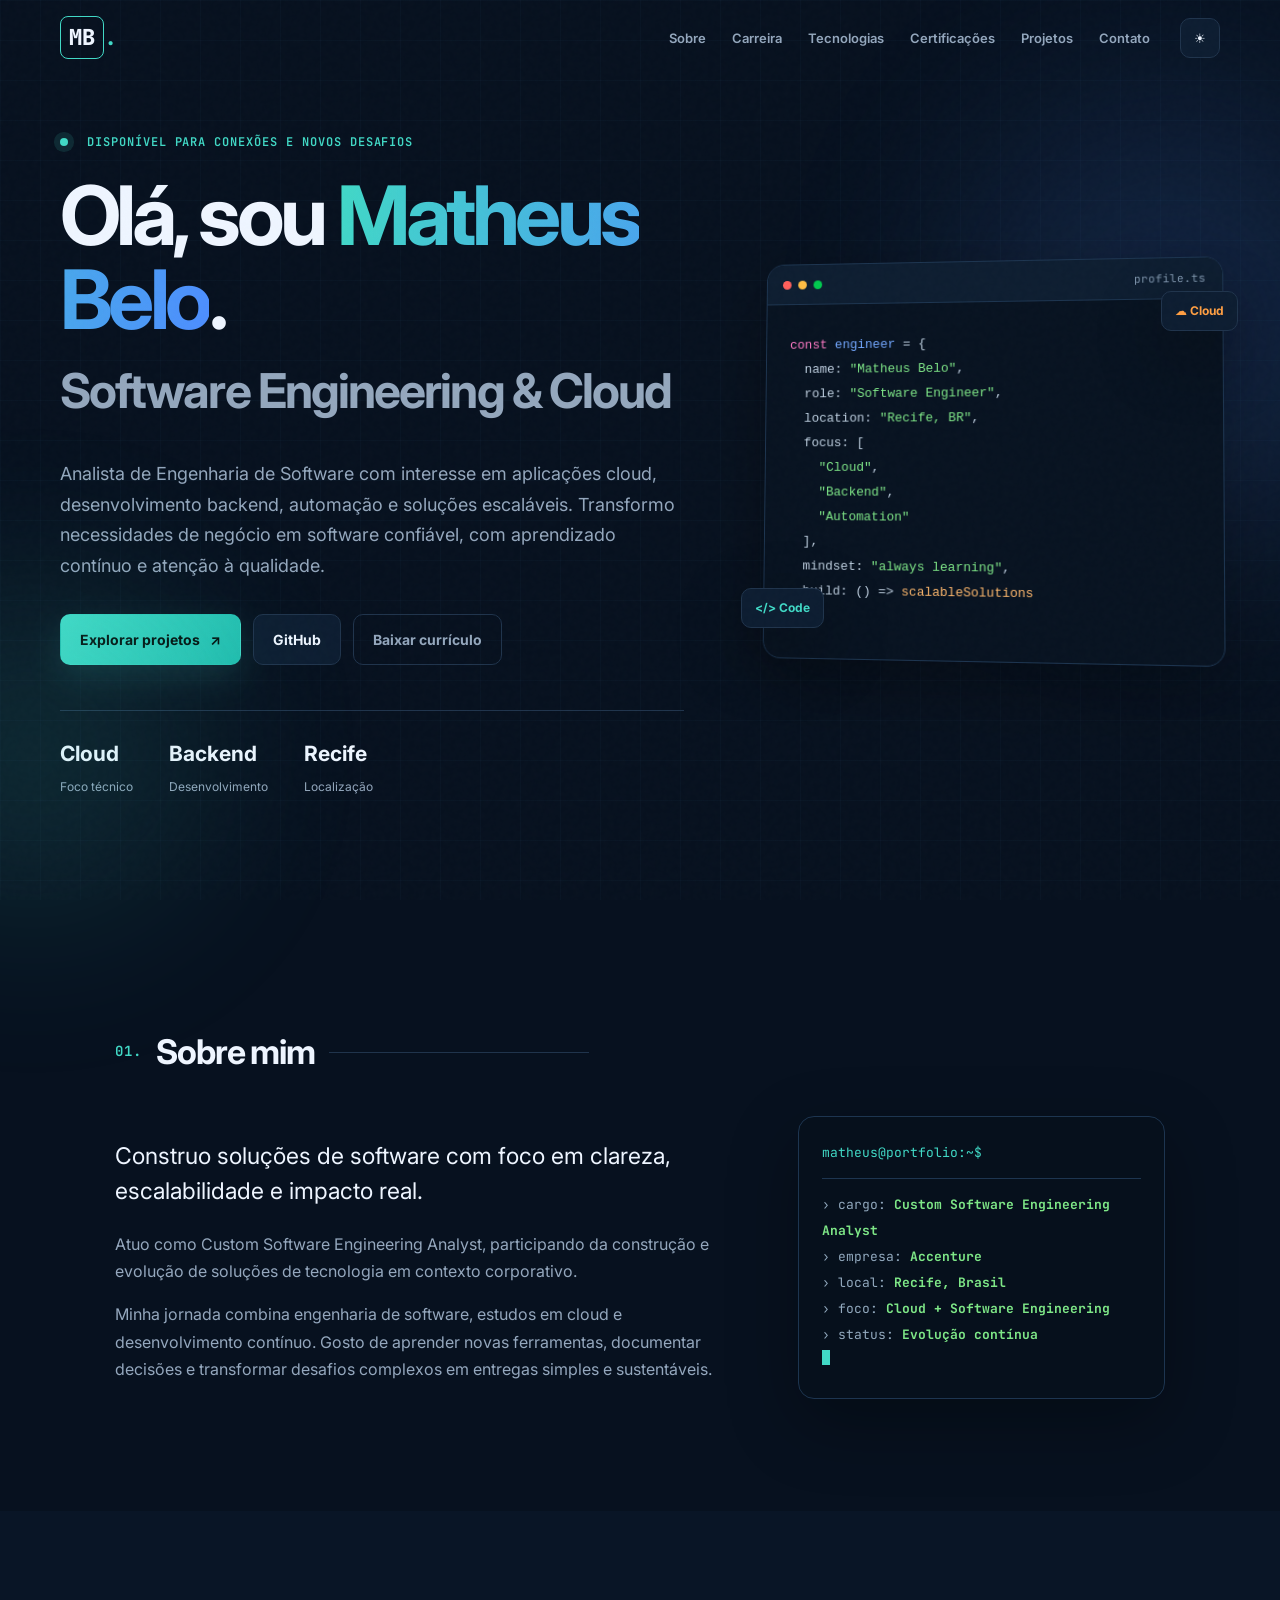
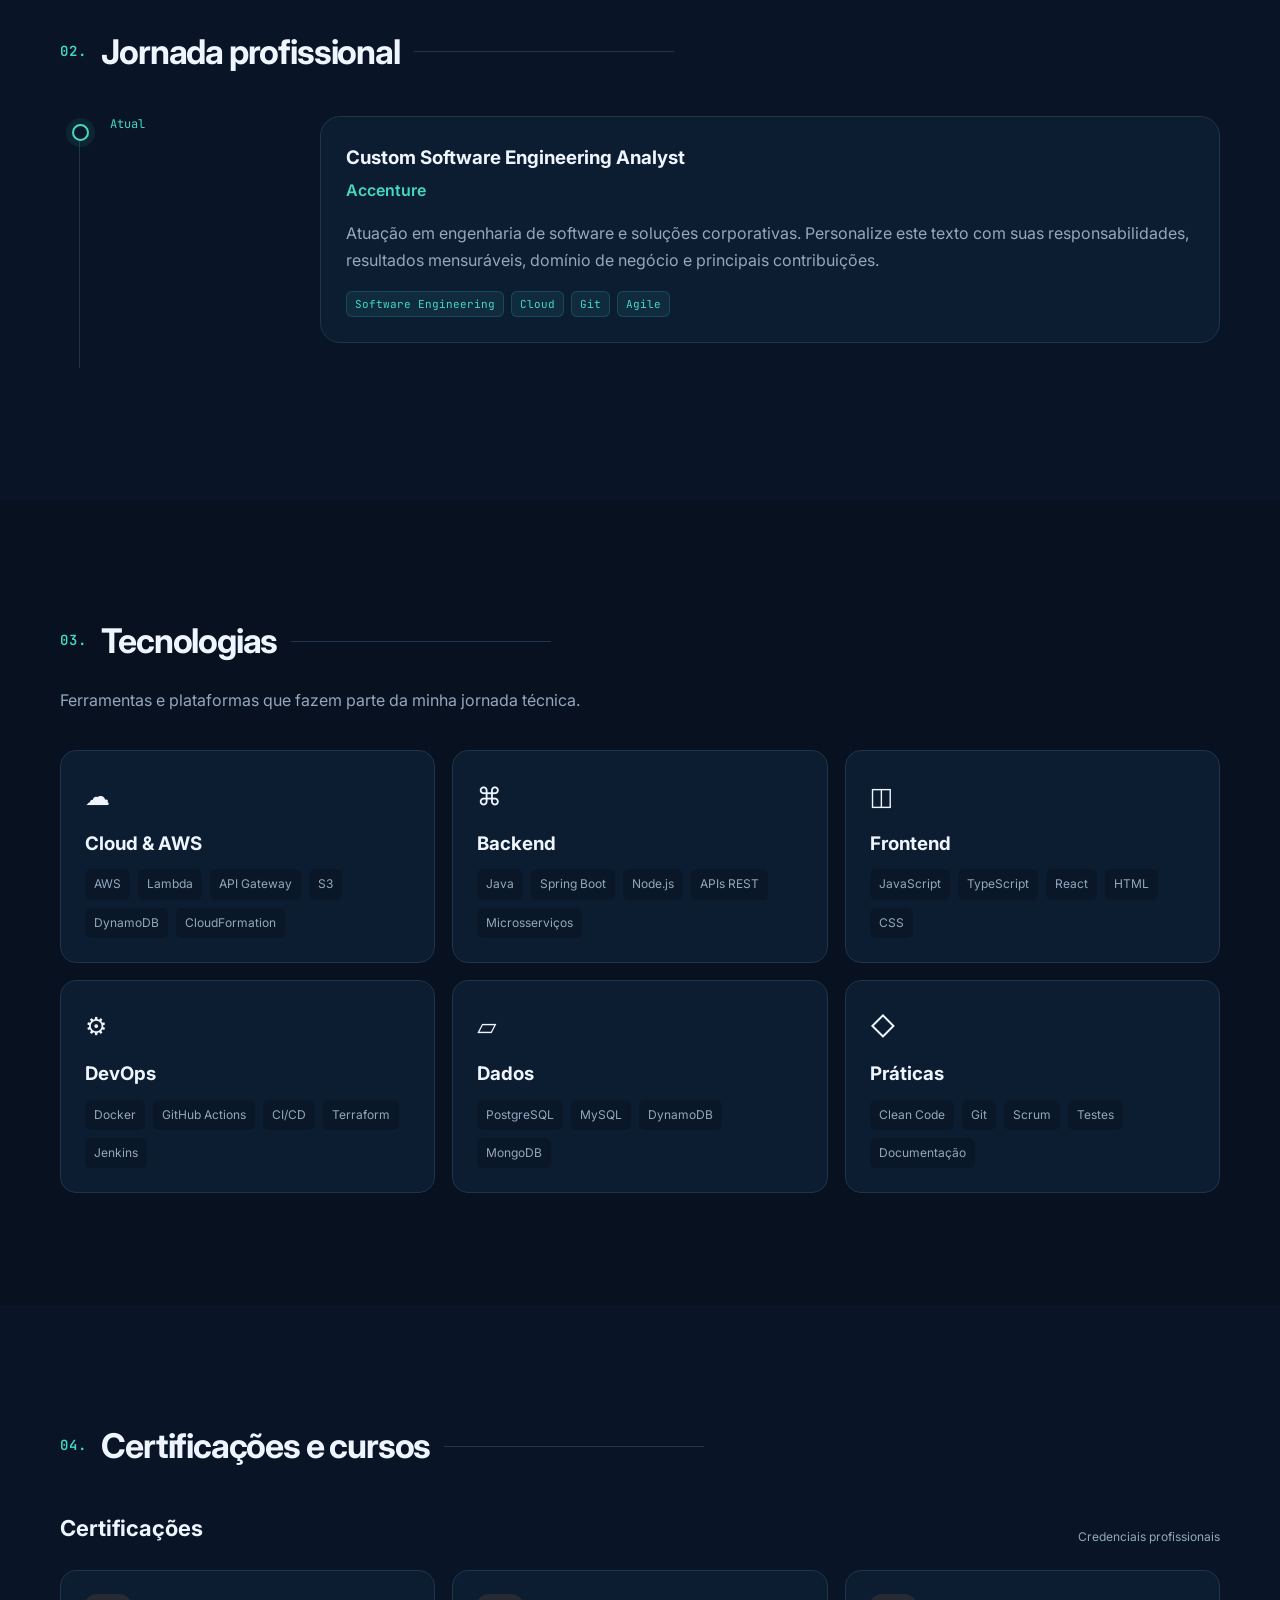
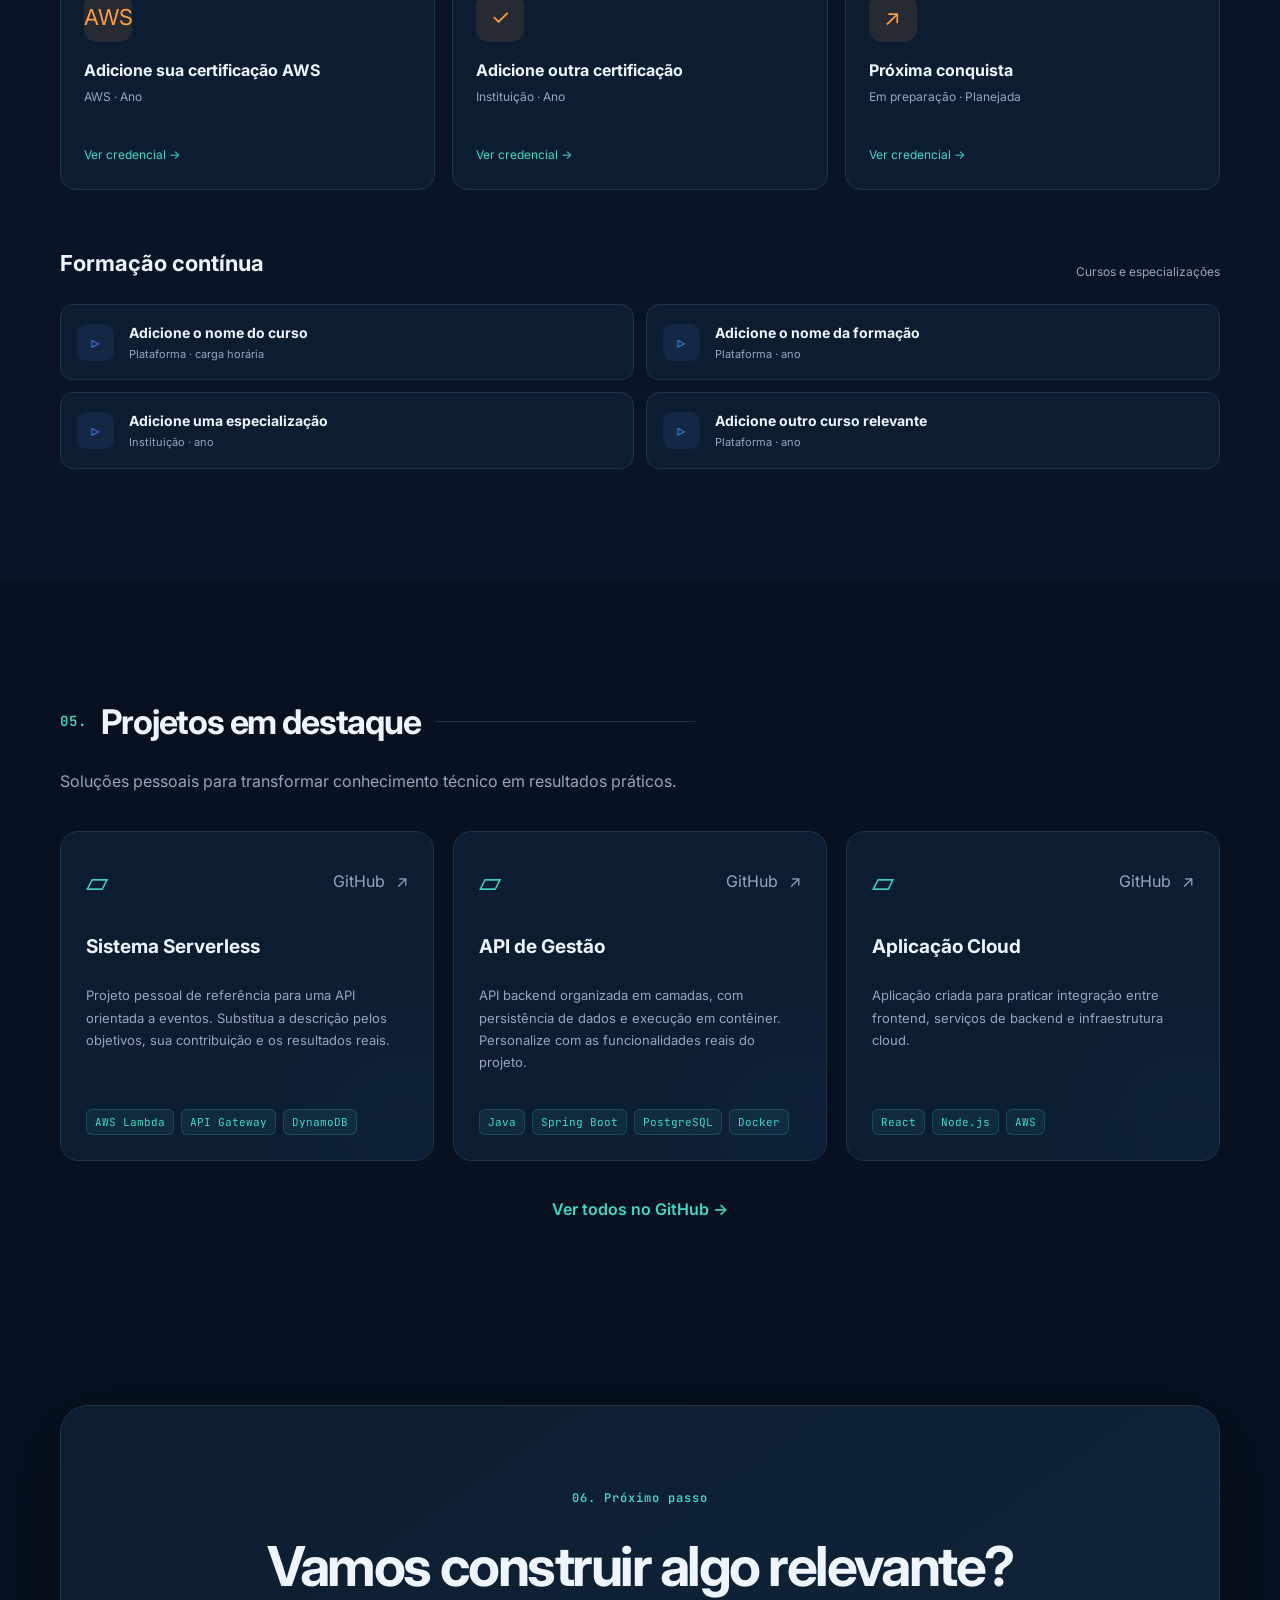
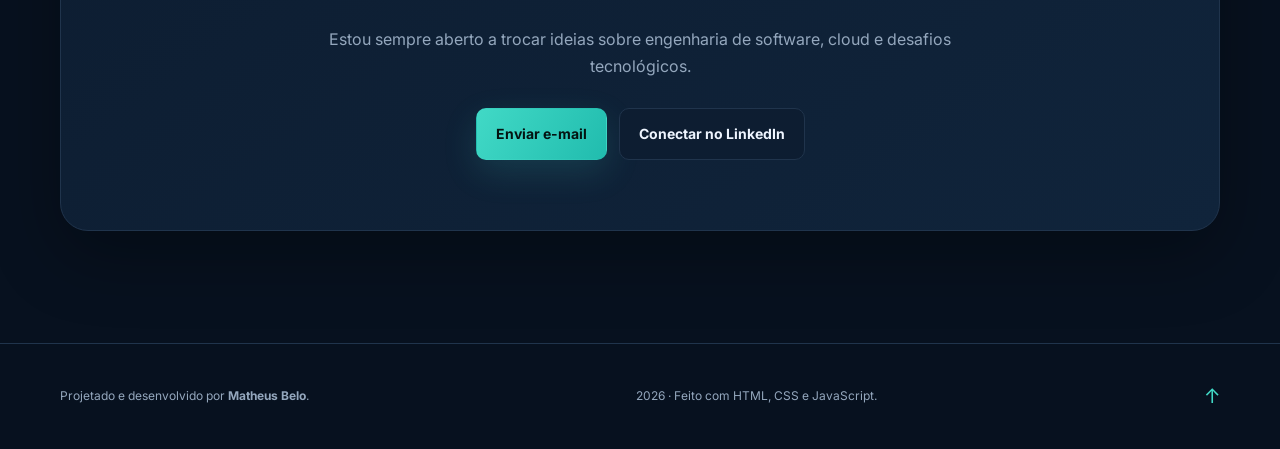
==== index.html @ 8f6b96c2 "Novo template" ====
<!DOCTYPE html>
<html lang="pt-BR">
<head>
  <meta charset="UTF-8" />
  <meta name="viewport" content="width=device-width, initial-scale=1.0" />
  <meta name="description" content="Portfólio profissional de Matheus Belo, analista de engenharia de software com foco em desenvolvimento e cloud." />
  <meta name="keywords" content="Matheus Belo, Engenharia de Software, Cloud, AWS, Desenvolvimento, Portfólio" />
  <meta name="author" content="Matheus Belo" />
  <meta property="og:title" content="Matheus Belo | Software Engineering & Cloud" />
  <meta property="og:description" content="Carreira, tecnologias, certificações, cursos e projetos de Matheus Belo." />
  <meta property="og:type" content="website" />
  <meta name="theme-color" content="#07111f" />
  <title>Matheus Belo | Software Engineering & Cloud</title>
  <link rel="preconnect" href="https://fonts.googleapis.com">
  <link rel="preconnect" href="https://fonts.gstatic.com" crossorigin>
  <link href="https://fonts.googleapis.com/css2?family=Inter:wght@400;500;600;700;800&family=JetBrains+Mono:wght@500;600&display=swap" rel="stylesheet">
  <link rel="stylesheet" href="style.css" />
  <script defer src="data.js"></script>
  <script defer src="script.js"></script>
</head>
<body>
  <div class="noise"></div>
  <header class="header" id="topo">
    <nav class="nav container" aria-label="Navegação principal">
      <a class="brand" href="#inicio" aria-label="Ir para o início"><span>MB</span><b>.</b></a>
      <button class="menu-button" aria-label="Abrir menu" aria-expanded="false"><span></span><span></span><span></span></button>
      <div class="nav-links">
        <a href="#sobre">Sobre</a><a href="#experiencia">Carreira</a><a href="#tecnologias">Tecnologias</a>
        <a href="#certificacoes">Certificações</a><a href="#projetos">Projetos</a><a href="#contato">Contato</a>
      </div>
      <button class="theme-button" aria-label="Alternar tema" title="Alternar tema">☀</button>
    </nav>
  </header>

  <main>
    <section class="hero section" id="inicio">
      <div class="hero-glow glow-one"></div><div class="hero-glow glow-two"></div>
      <div class="container hero-grid">
        <div class="hero-copy reveal">
          <p class="eyebrow"><span class="status-dot"></span> DISPONÍVEL PARA CONEXÕES E NOVOS DESAFIOS</p>
          <h1>Olá, sou <span class="gradient-text" id="hero-name">Matheus Belo</span>.</h1>
          <h2>Software Engineering <span class="muted">&</span> Cloud</h2>
          <p class="hero-description" id="hero-description"></p>
          <div class="hero-actions">
            <a class="button primary" href="#projetos">Explorar projetos <span>↗</span></a>
            <a class="button secondary" id="github-button" href="#" target="_blank" rel="noreferrer">GitHub</a>
            <a class="button ghost" id="cv-button" href="curriculo.pdf" download>Baixar currículo</a>
          </div>
          <div class="quick-stats" id="quick-stats"></div>
        </div>
        <div class="hero-visual reveal delay-1" aria-hidden="true">
          <div class="code-window">
            <div class="window-bar"><div><i></i><i></i><i></i></div><span>profile.ts</span></div>
            <pre><code><span class="pink">const</span> <span class="blue">engineer</span> = {
  name: <span class="green">"Matheus Belo"</span>,
  role: <span class="green">"Software Engineer"</span>,
  location: <span class="green">"Recife, BR"</span>,
  focus: [
    <span class="green">"Cloud"</span>,
    <span class="green">"Backend"</span>,
    <span class="green">"Automation"</span>
  ],
  mindset: <span class="green">"always learning"</span>,
  build: () => <span class="orange">scalableSolutions</span>
};</code></pre>
          </div>
          <div class="floating-chip chip-aws">☁ Cloud</div><div class="floating-chip chip-code">&lt;/&gt; Code</div>
        </div>
      </div>
    </section>

    <section class="section" id="sobre">
      <div class="container narrow reveal">
        <div class="section-heading"><p class="section-number">01.</p><h2>Sobre mim</h2><div></div></div>
        <div class="about-grid">
          <div><p class="large-copy" id="about-lead"></p><div id="about-paragraphs"></div></div>
          <aside class="terminal-card"><div class="terminal-title">matheus@portfolio:~$</div><div id="terminal-lines"></div><span class="cursor"></span></aside>
        </div>
      </div>
    </section>

    <section class="section alternate" id="experiencia">
      <div class="container reveal"><div class="section-heading"><p class="section-number">02.</p><h2>Jornada profissional</h2><div></div></div><div class="timeline" id="experience-list"></div></div>
    </section>

    <section class="section" id="tecnologias">
      <div class="container reveal"><div class="section-heading"><p class="section-number">03.</p><h2>Tecnologias</h2><div></div></div><p class="section-intro">Ferramentas e plataformas que fazem parte da minha jornada técnica.</p><div class="skills-grid" id="skills-grid"></div></div>
    </section>

    <section class="section alternate" id="certificacoes">
      <div class="container reveal"><div class="section-heading"><p class="section-number">04.</p><h2>Certificações e cursos</h2><div></div></div>
        <div class="subheading-row"><h3>Certificações</h3><span>Credenciais profissionais</span></div><div class="cards-grid" id="certification-list"></div>
        <div class="subheading-row courses-title"><h3>Formação contínua</h3><span>Cursos e especializações</span></div><div class="course-list" id="course-list"></div>
      </div>
    </section>

    <section class="section" id="projetos">
      <div class="container reveal"><div class="section-heading"><p class="section-number">05.</p><h2>Projetos em destaque</h2><div></div></div><p class="section-intro">Soluções pessoais para transformar conhecimento técnico em resultados práticos.</p><div class="projects-grid" id="project-list"></div><div class="center"><a class="text-link" id="all-projects" href="#" target="_blank" rel="noreferrer">Ver todos no GitHub →</a></div></div>
    </section>

    <section class="section contact-section" id="contato">
      <div class="container contact-card reveal"><p class="section-number">06. Próximo passo</p><h2>Vamos construir algo relevante?</h2><p>Estou sempre aberto a trocar ideias sobre engenharia de software, cloud e desafios tecnológicos.</p><div class="contact-actions"><a class="button primary" id="email-link" href="#">Enviar e-mail</a><a class="button secondary" id="linkedin-link" href="#" target="_blank" rel="noreferrer">Conectar no LinkedIn</a></div></div>
    </section>
  </main>

  <footer><div class="container footer-content"><p>Projetado e desenvolvido por <strong>Matheus Belo</strong>.</p><p><span id="current-year"></span> · Feito com HTML, CSS e JavaScript.</p><a href="#topo" aria-label="Voltar ao topo">↑</a></div></footer>
</body>
</html>
---- style.css ----
:root{--bg:#07111f;--bg-2:#0a1728;--card:#0d1d31;--card-2:#10243b;--text:#eef5ff;--muted:#94a7bd;--line:#20344c;--cyan:#41d9c6;--blue:#4d8dff;--orange:#ff9f43;--shadow:0 24px 70px rgba(0,0,0,.32);--radius:20px}.light{--bg:#f4f8fc;--bg-2:#eaf2f9;--card:#fff;--card-2:#f0f6fb;--text:#102235;--muted:#526b82;--line:#d6e2ed;--shadow:0 18px 50px rgba(31,65,95,.12)}*{box-sizing:border-box}html{scroll-behavior:smooth}body{margin:0;font-family:Inter,system-ui,sans-serif;background:var(--bg);color:var(--text);line-height:1.7;overflow-x:hidden}body:before{content:"";position:fixed;inset:0;background-image:linear-gradient(rgba(86,152,210,.035) 1px,transparent 1px),linear-gradient(90deg,rgba(86,152,210,.035) 1px,transparent 1px);background-size:40px 40px;pointer-events:none;z-index:-1}.noise{position:fixed;inset:0;pointer-events:none;opacity:.04;z-index:99;background:url("data:image/svg+xml,%3Csvg viewBox='0 0 180 180' xmlns='http://www.w3.org/2000/svg'%3E%3Cfilter id='n'%3E%3CfeTurbulence type='fractalNoise' baseFrequency='.85' numOctaves='3' stitchTiles='stitch'/%3E%3C/filter%3E%3Crect width='100%25' height='100%25' filter='url(%23n)' opacity='.45'/%3E%3C/svg%3E")}.container{width:min(1160px,calc(100% - 40px));margin:auto}.narrow{width:min(1050px,calc(100% - 40px))}.section{padding:112px 0;position:relative}.alternate{background:color-mix(in srgb,var(--bg-2) 86%,transparent)}.header{position:fixed;top:0;width:100%;z-index:50;border-bottom:1px solid transparent;transition:.25s}.header.scrolled{background:color-mix(in srgb,var(--bg) 88%,transparent);backdrop-filter:blur(18px);border-color:var(--line)}.nav{height:76px;display:flex;align-items:center;gap:30px}.brand{text-decoration:none;color:var(--text);font-size:22px;font-weight:800;font-family:"JetBrains Mono"}.brand span{border:1px solid var(--cyan);padding:6px 8px;border-radius:8px}.brand b{color:var(--cyan)}.nav-links{margin-left:auto;display:flex;gap:26px}.nav-links a{color:var(--muted);text-decoration:none;font-size:13px;font-weight:600}.nav-links a:hover{color:var(--cyan)}.theme-button,.menu-button{background:var(--card);color:var(--text);border:1px solid var(--line);border-radius:10px;width:40px;height:40px;cursor:pointer}.menu-button{display:none}.hero{min-height:100vh;display:flex;align-items:center;padding-top:120px}.hero-grid{display:grid;grid-template-columns:1.15fr .85fr;align-items:center;gap:75px}.eyebrow,.section-number{color:var(--cyan);font-family:"JetBrains Mono";font-size:12px;font-weight:600;letter-spacing:.08em}.status-dot{display:inline-block;width:8px;height:8px;border-radius:50%;background:var(--cyan);box-shadow:0 0 0 6px rgba(65,217,198,.12);margin-right:11px}.hero h1{font-size:clamp(48px,7vw,82px);line-height:1.02;margin:22px 0 8px;letter-spacing:-.055em}.hero h2{font-size:clamp(29px,4vw,48px);margin:0;color:var(--muted);letter-spacing:-.04em}.gradient-text{background:linear-gradient(100deg,var(--cyan),var(--blue));-webkit-background-clip:text;color:transparent}.hero-description{max-width:680px;color:var(--muted);font-size:18px;margin:28px 0 32px}.hero-actions{display:flex;flex-wrap:wrap;gap:12px}.button{display:inline-flex;align-items:center;justify-content:center;gap:10px;padding:13px 19px;border-radius:10px;text-decoration:none;font-size:14px;font-weight:700;border:1px solid var(--line);transition:.2s}.button:hover{transform:translateY(-2px)}.primary{background:linear-gradient(120deg,var(--cyan),#21bcae);color:#041311;border-color:transparent;box-shadow:0 12px 34px rgba(65,217,198,.15)}.secondary{background:var(--card);color:var(--text)}.ghost{color:var(--muted)}.quick-stats{display:flex;gap:36px;margin-top:45px;padding-top:25px;border-top:1px solid var(--line)}.stat b{font-size:21px;display:block}.stat span{font-size:12px;color:var(--muted)}.hero-glow{position:absolute;border-radius:50%;filter:blur(100px);opacity:.14}.glow-one{width:460px;height:460px;background:var(--blue);top:10%;right:-10%}.glow-two{width:320px;height:320px;background:var(--cyan);bottom:0;left:-10%}.code-window{background:#081321;border:1px solid #1d3550;border-radius:18px;box-shadow:var(--shadow);overflow:hidden;transform:perspective(900px) rotateY(-5deg) rotateX(2deg)}.window-bar{display:flex;align-items:center;padding:13px 16px;background:#0e1e31;border-bottom:1px solid #1d3550;color:#8198b0;font:11px "JetBrains Mono"}.window-bar div{display:flex;gap:7px;margin-right:auto}.window-bar i{width:9px;height:9px;border-radius:50%;background:#ff605c}.window-bar i:nth-child(2){background:#ffbd44}.window-bar i:nth-child(3){background:#00ca4e}.code-window pre{margin:0;padding:29px 24px;color:#bfd0e1;font:13px/1.85 "JetBrains Mono";overflow:auto}.pink{color:#ff79c6}.blue{color:#72a7ff}.green{color:#7ee787}.orange{color:#ffb86c}.hero-visual{position:relative}.floating-chip{position:absolute;background:var(--card);border:1px solid var(--line);box-shadow:var(--shadow);padding:9px 13px;border-radius:10px;font-size:12px;font-weight:700}.chip-aws{right:-18px;top:32px;color:var(--orange)}.chip-code{left:-18px;bottom:32px;color:var(--cyan)}.section-heading{display:flex;align-items:center;gap:14px;margin-bottom:35px}.section-heading p{font-size:14px;margin:0}.section-heading h2{font-size:34px;letter-spacing:-.035em;margin:0;white-space:nowrap}.section-heading div{height:1px;background:var(--line);width:260px}.section-intro{color:var(--muted);margin:-18px 0 36px}.about-grid{display:grid;grid-template-columns:1.25fr .75fr;gap:70px}.large-copy{font-size:23px;color:var(--text);line-height:1.5}.about-grid p:not(.large-copy){color:var(--muted)}.terminal-card{background:#06101c;border:1px solid #1d3550;padding:23px;border-radius:16px;font:13px/2 "JetBrains Mono";color:#92a9be;box-shadow:var(--shadow)}.terminal-title{color:var(--cyan);padding-bottom:12px;border-bottom:1px solid #1d3550;margin-bottom:13px}.terminal-card b{color:#7ee787}.cursor{display:inline-block;width:8px;height:15px;background:var(--cyan);animation:blink 1s infinite}@keyframes blink{50%{opacity:0}}.timeline{position:relative;margin-left:12px}.timeline:before{content:"";position:absolute;left:7px;top:12px;bottom:20px;width:1px;background:var(--line)}.timeline-item{display:grid;grid-template-columns:175px 1fr;gap:35px;position:relative;padding:0 0 45px 38px}.timeline-item:before{content:"";position:absolute;left:0;top:8px;width:13px;height:13px;border-radius:50%;background:var(--bg-2);border:2px solid var(--cyan);box-shadow:0 0 0 6px rgba(65,217,198,.08)}.timeline-date{font:12px "JetBrains Mono";color:var(--cyan)}.timeline-content{background:var(--card);border:1px solid var(--line);border-radius:var(--radius);padding:25px}.timeline-content h3{margin:0 0 3px}.timeline-content h4{margin:0;color:var(--cyan);font-weight:600}.timeline-content p{color:var(--muted);margin-bottom:0}.tag-list{display:flex;flex-wrap:wrap;gap:7px;margin-top:17px}.tag{background:rgba(65,217,198,.08);border:1px solid rgba(65,217,198,.18);color:var(--cyan);font:11px "JetBrains Mono";padding:5px 8px;border-radius:6px}.skills-grid{display:grid;grid-template-columns:repeat(3,1fr);gap:17px}.skill-card{background:var(--card);border:1px solid var(--line);padding:24px;border-radius:16px}.skill-card:hover{border-color:color-mix(in srgb,var(--cyan) 50%,var(--line));transform:translateY(-3px);transition:.2s}.skill-card .icon{font-size:25px}.skill-card h3{margin:10px 0}.skill-items{display:flex;flex-wrap:wrap;gap:8px}.skill-items span{color:var(--muted);font-size:12px;background:var(--bg-2);padding:5px 9px;border-radius:6px}.subheading-row{display:flex;align-items:end;justify-content:space-between;margin:15px 0 22px}.subheading-row h3{font-size:22px;margin:0}.subheading-row span{font-size:12px;color:var(--muted)}.cards-grid{display:grid;grid-template-columns:repeat(3,1fr);gap:17px}.cert-card{background:var(--card);border:1px solid var(--line);border-radius:16px;padding:23px;display:flex;flex-direction:column;min-height:220px}.cert-icon{width:48px;height:48px;border-radius:13px;display:grid;place-items:center;background:rgba(255,159,67,.1);color:var(--orange);font-size:22px}.cert-card h3{font-size:16px;line-height:1.45;margin:17px 0 5px}.cert-card p{font-size:12px;color:var(--muted);margin:0}.cert-card a{margin-top:auto;color:var(--cyan);text-decoration:none;font-size:12px}.courses-title{margin-top:55px}.course-list{display:grid;grid-template-columns:1fr 1fr;gap:12px}.course{display:flex;align-items:center;gap:15px;background:var(--card);border:1px solid var(--line);padding:16px;border-radius:13px}.course-icon{width:37px;height:37px;border-radius:10px;background:rgba(77,141,255,.1);display:grid;place-items:center;color:var(--blue)}.course h4{margin:0;font-size:14px}.course p{margin:0;color:var(--muted);font-size:11px}.projects-grid{display:grid;grid-template-columns:repeat(3,1fr);gap:19px}.project-card{background:var(--card);border:1px solid var(--line);border-radius:18px;padding:25px;display:flex;flex-direction:column;min-height:330px;position:relative;overflow:hidden}.project-card:after{content:"";position:absolute;width:140px;height:140px;background:var(--blue);filter:blur(80px);opacity:.08;right:-40px;bottom:-40px}.project-top{display:flex;justify-content:space-between;align-items:center}.folder{font-size:29px;color:var(--cyan)}.project-links a{color:var(--muted);text-decoration:none;margin-left:11px}.project-card h3{font-size:19px;margin:25px 0 8px}.project-card p{font-size:13px;color:var(--muted)}.project-card .tag-list{margin-top:auto}.center{text-align:center;margin-top:35px}.text-link{color:var(--cyan);text-decoration:none;font-weight:600}.contact-section{padding-top:70px}.contact-card{text-align:center;background:linear-gradient(145deg,var(--card),var(--card-2));border:1px solid var(--line);border-radius:28px;padding:70px 30px;box-shadow:var(--shadow)}.contact-card h2{font-size:clamp(34px,5vw,55px);letter-spacing:-.045em;margin:10px}.contact-card>p:not(.section-number){color:var(--muted);max-width:650px;margin:12px auto 28px}.contact-actions{display:flex;justify-content:center;gap:12px;flex-wrap:wrap}footer{border-top:1px solid var(--line);padding:30px 0;color:var(--muted);font-size:12px}.footer-content{display:flex;justify-content:space-between;align-items:center}.footer-content a{color:var(--cyan);text-decoration:none;font-size:20px}.reveal{opacity:0;transform:translateY(24px);transition:.7s ease}.reveal.visible{opacity:1;transform:none}.delay-1{transition-delay:.12s}@media(max-width:900px){.nav-links{position:absolute;top:76px;left:20px;right:20px;background:var(--card);border:1px solid var(--line);padding:20px;display:none;flex-direction:column;border-radius:14px}.nav-links.open{display:flex}.menu-button{display:block;margin-left:auto}.menu-button span{display:block;width:18px;height:2px;background:currentColor;margin:4px auto}.hero-grid,.about-grid{grid-template-columns:1fr}.hero-visual{max-width:600px}.skills-grid,.cards-grid,.projects-grid{grid-template-columns:1fr 1fr}.course-list{grid-template-columns:1fr}.hero{padding-top:140px}}@media(max-width:620px){.section{padding:82px 0}.hero h1{font-size:47px}.hero-grid{gap:50px}.hero-actions>.button{width:100%}.quick-stats{gap:18px;justify-content:space-between}.section-heading div{display:none}.section-heading h2{white-space:normal;font-size:29px}.skills-grid,.cards-grid,.projects-grid{grid-template-columns:1fr}.timeline-item{grid-template-columns:1fr;gap:8px;padding-left:32px}.code-window pre{font-size:11px;padding:20px 15px}.floating-chip{display:none}.footer-content{flex-direction:column;text-align:center}.subheading-row{align-items:start;flex-direction:column}.contact-card{padding:50px 20px}}
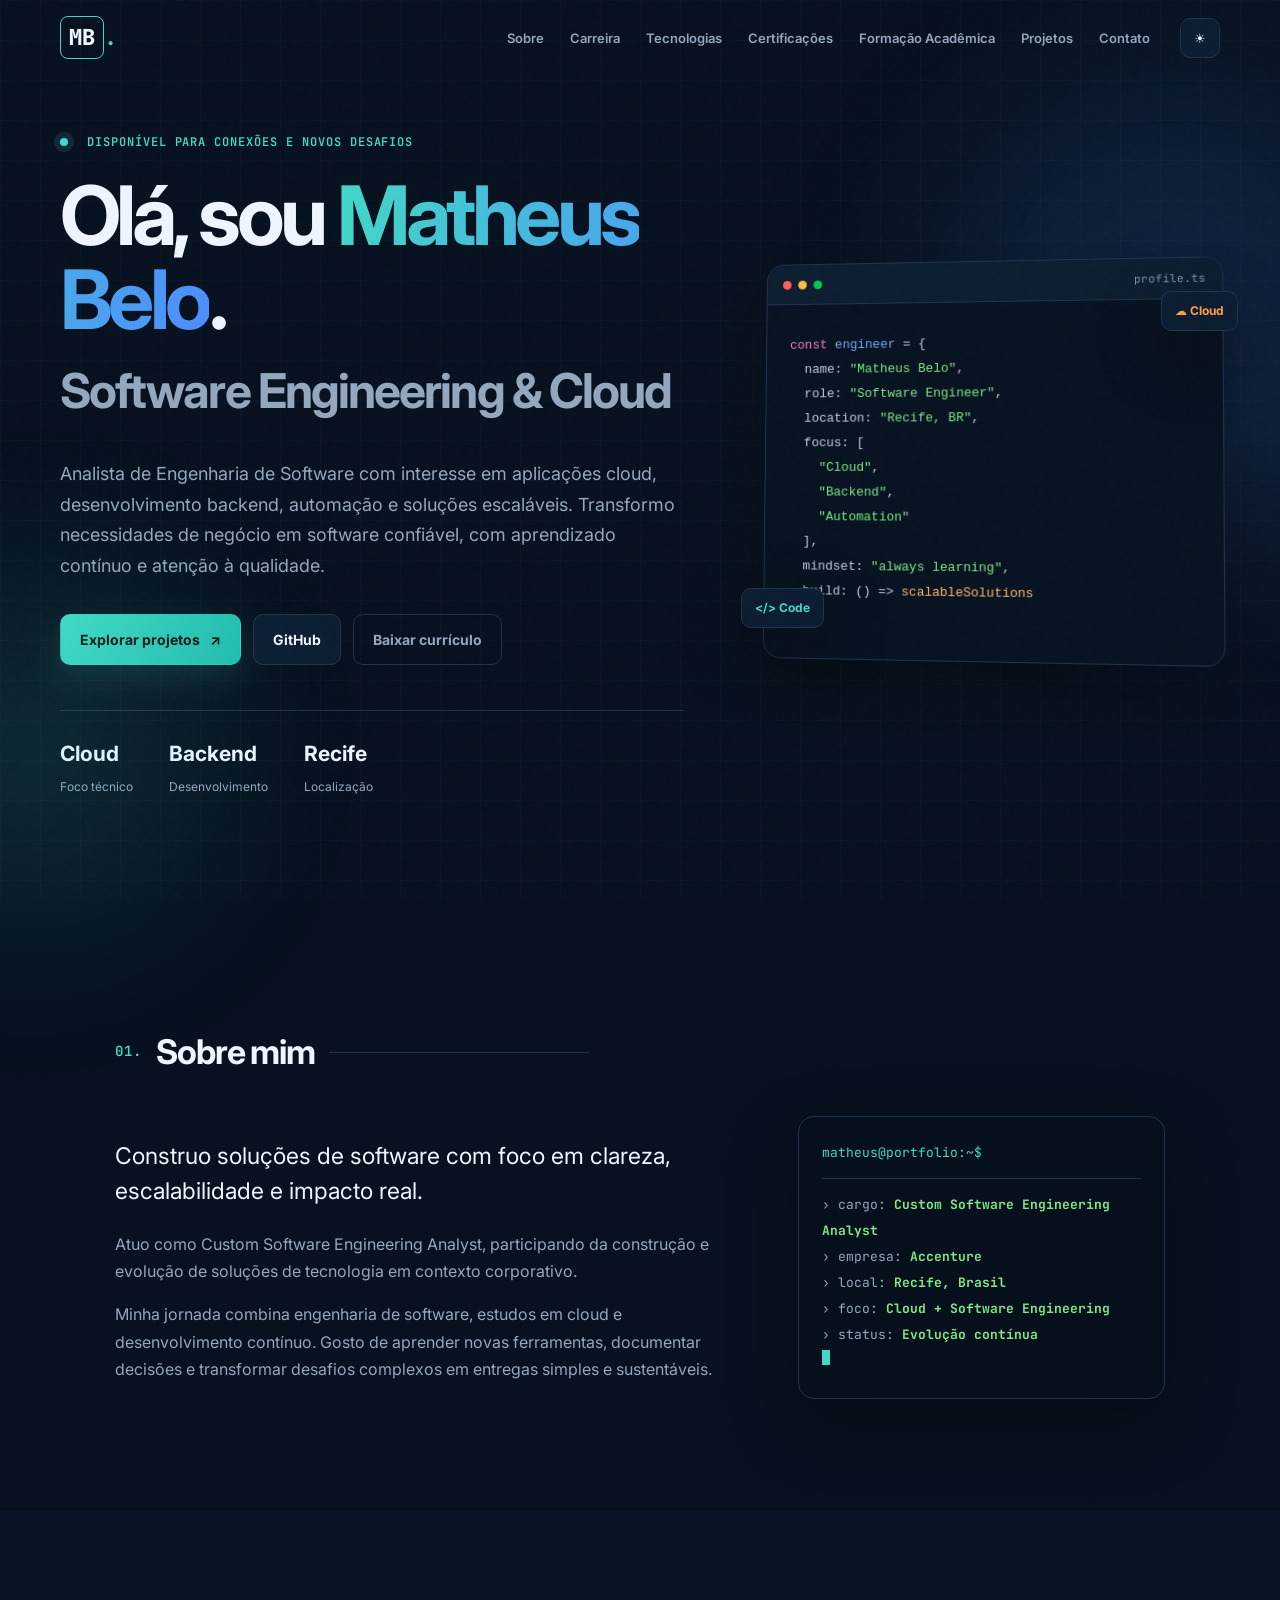
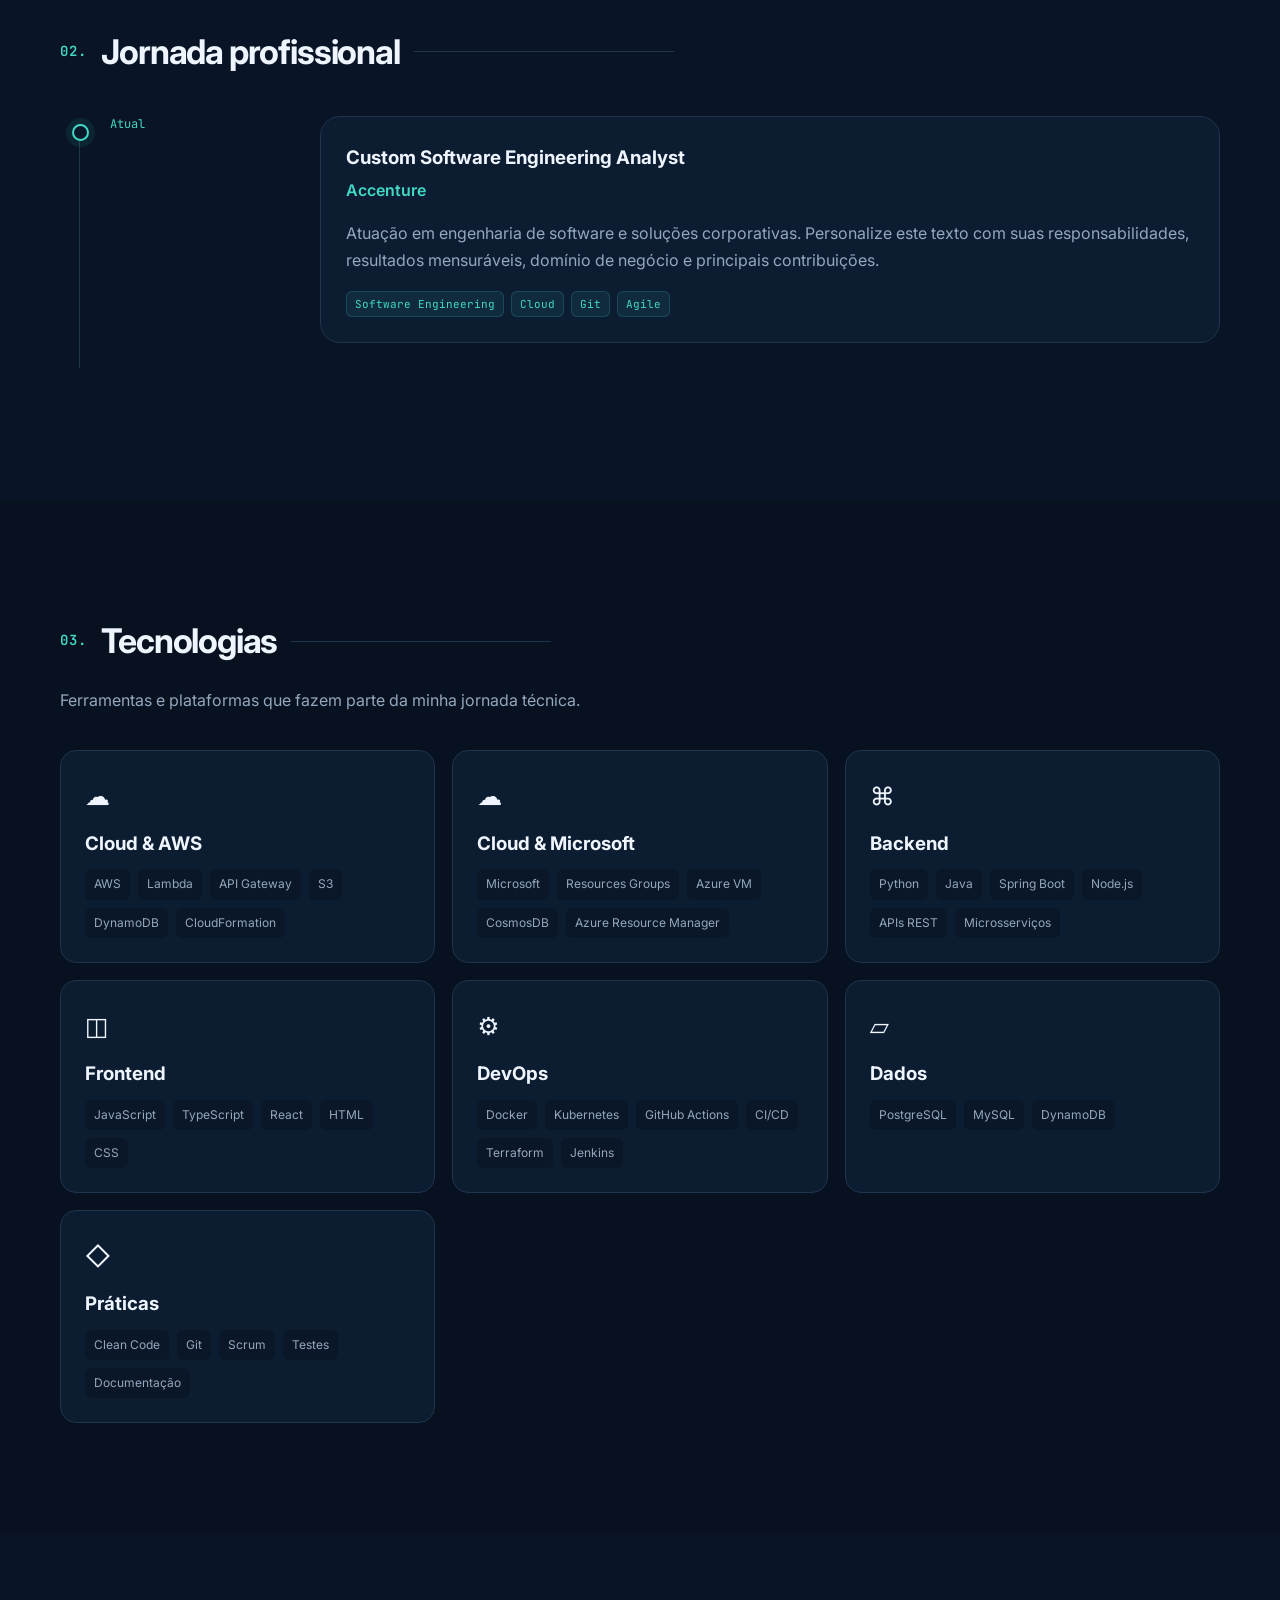
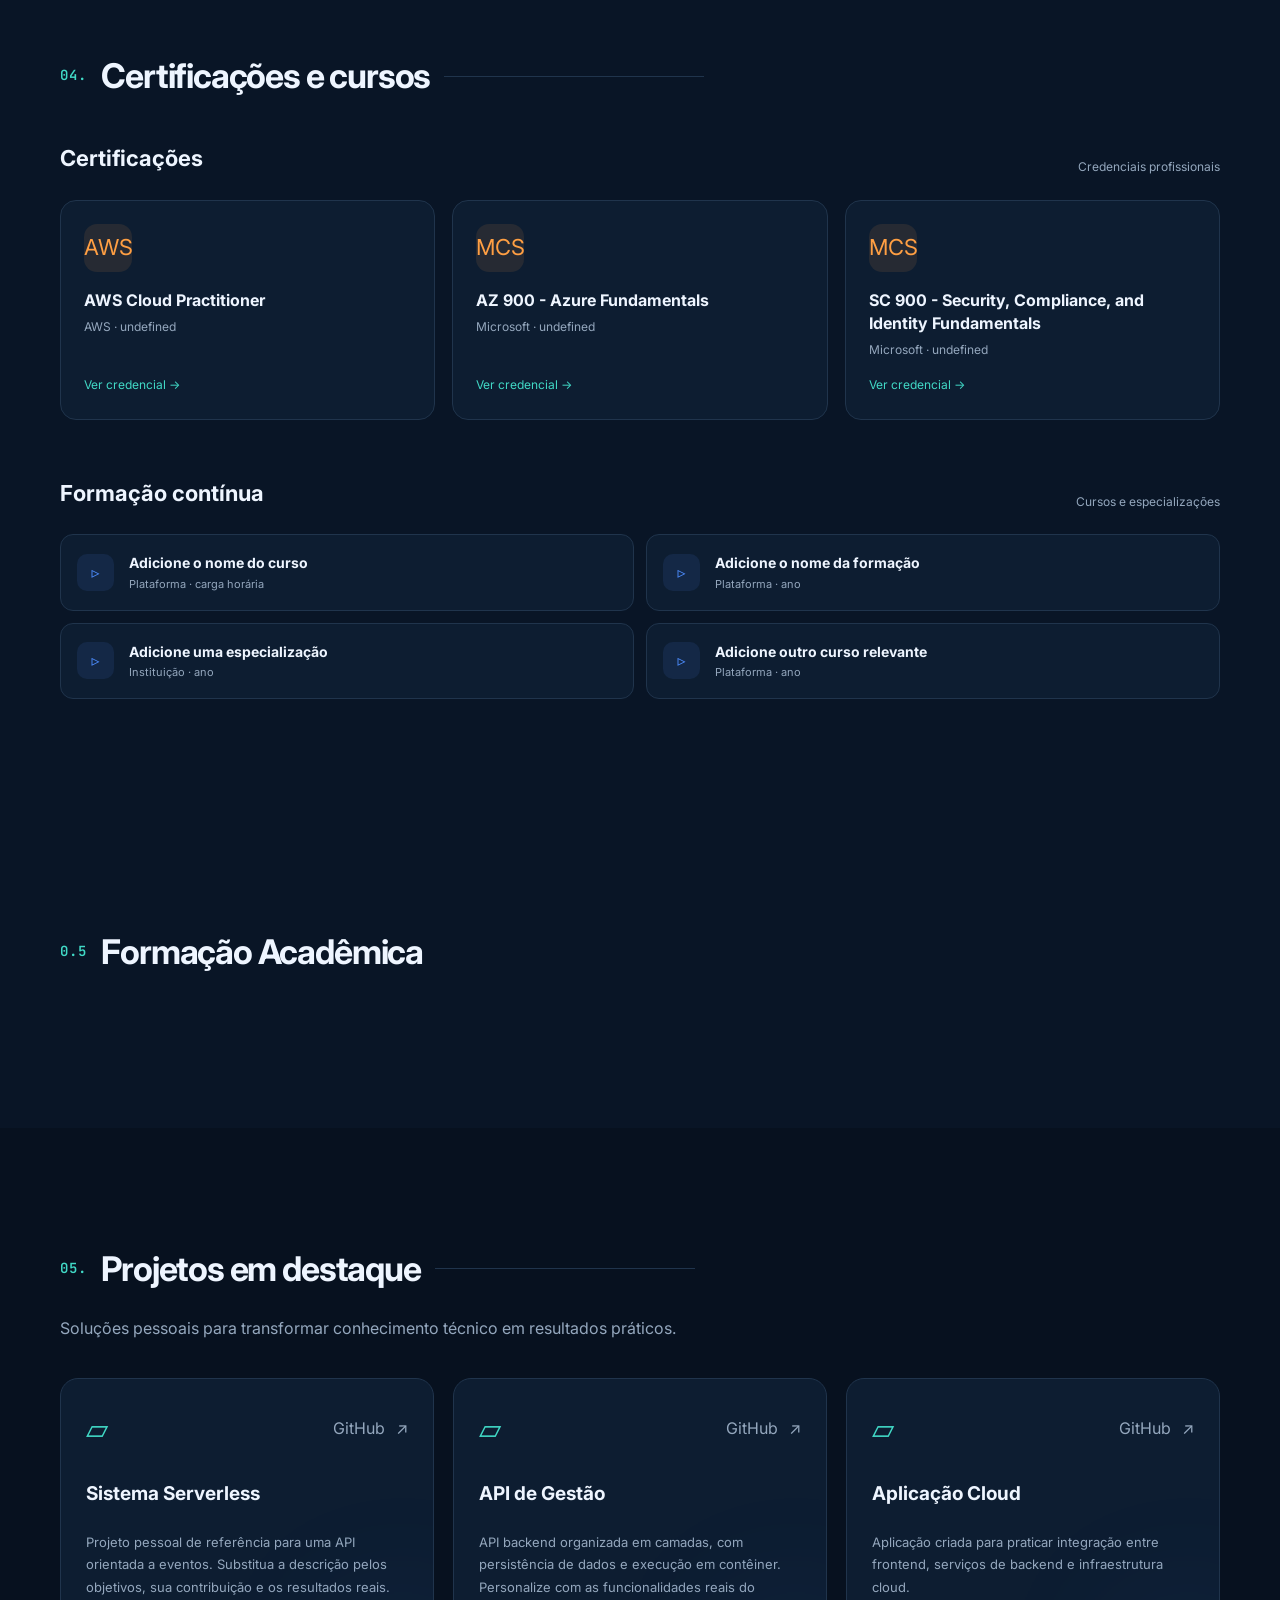
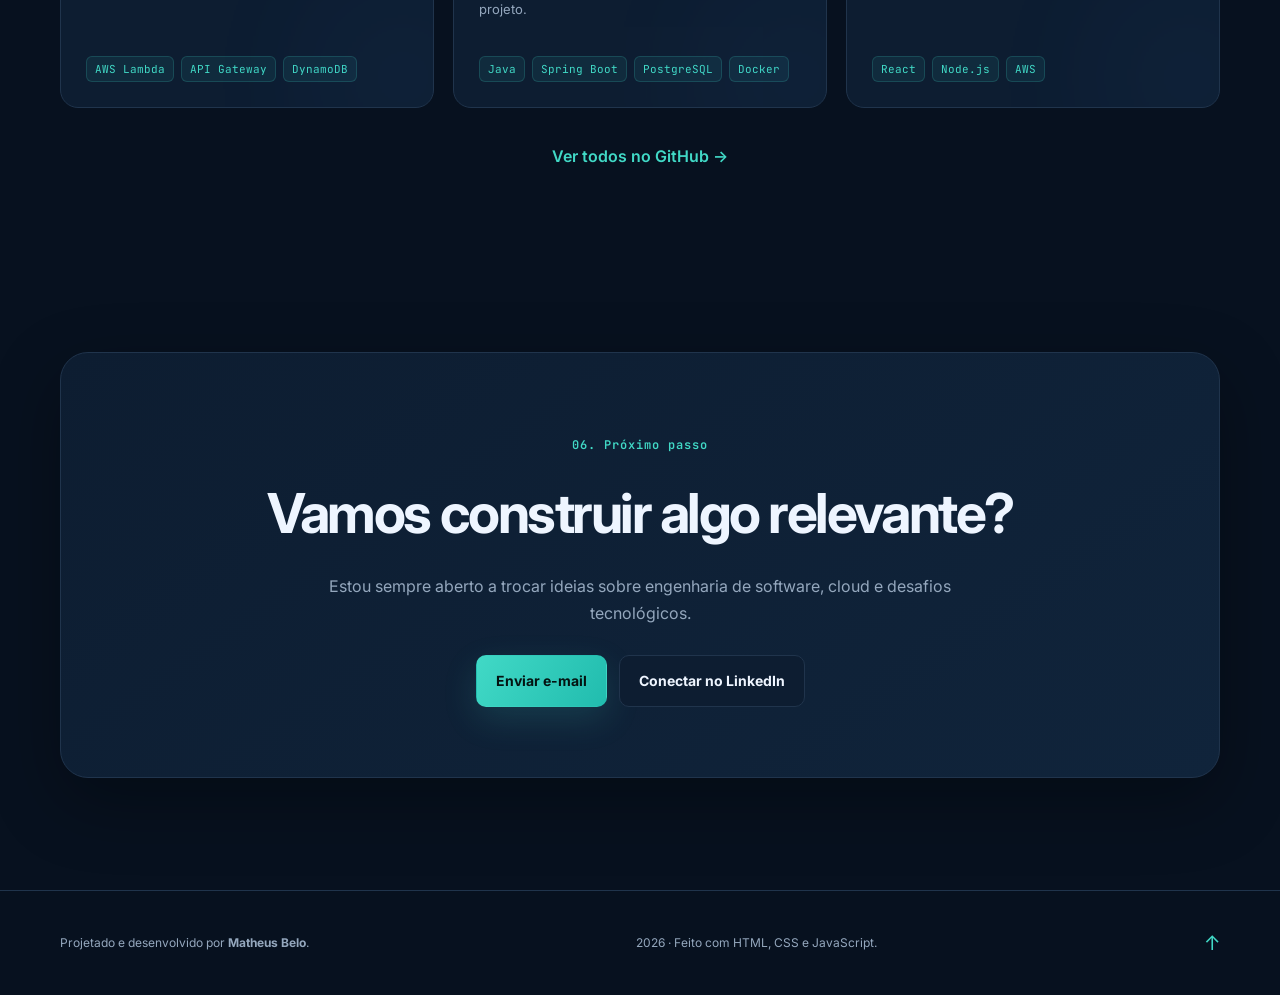
==== commit 2944ceca: "Update index.html" ====
--- a/index.html
+++ b/index.html
@@ -26,7 +26,7 @@
       <button class="menu-button" aria-label="Abrir menu" aria-expanded="false"><span></span><span></span><span></span></button>
       <div class="nav-links">
         <a href="#sobre">Sobre</a><a href="#experiencia">Carreira</a><a href="#tecnologias">Tecnologias</a>
-        <a href="#certificacoes">Certificações</a><a href="#projetos">Projetos</a><a href="#contato">Contato</a>
+        <a href="#certificacoes">Certificações</a> <a href="#formacao">Formação Acadêmica</a> <a href="#projetos">Projetos</a><a href="#contato">Contato</a>
       </div>
       <button class="theme-button" aria-label="Alternar tema" title="Alternar tema">☀</button>
     </nav>
@@ -93,6 +93,18 @@
         <div class="subheading-row courses-title"><h3>Formação contínua</h3><span>Cursos e especializações</span></div><div class="course-list" id="course-list"></div>
       </div>
     </section>
+    <section class="section alternate" id="formacao">
+      <div class="container reveal">
+        <div class="section-heading">
+          <p class="section-number">0.5</p>
+          <h2>Formação Acadêmica</h2>
+        </div>
+        <div class="cards-grid" id="education-list"></div>
+       
+      </div>
+
+    </section>
+
 
     <section class="section" id="projetos">
       <div class="container reveal"><div class="section-heading"><p class="section-number">05.</p><h2>Projetos em destaque</h2><div></div></div><p class="section-intro">Soluções pessoais para transformar conhecimento técnico em resultados práticos.</p><div class="projects-grid" id="project-list"></div><div class="center"><a class="text-link" id="all-projects" href="#" target="_blank" rel="noreferrer">Ver todos no GitHub →</a></div></div>
@@ -105,4 +117,4 @@
 
   <footer><div class="container footer-content"><p>Projetado e desenvolvido por <strong>Matheus Belo</strong>.</p><p><span id="current-year"></span> · Feito com HTML, CSS e JavaScript.</p><a href="#topo" aria-label="Voltar ao topo">↑</a></div></footer>
 </body>
-</html>+</html>
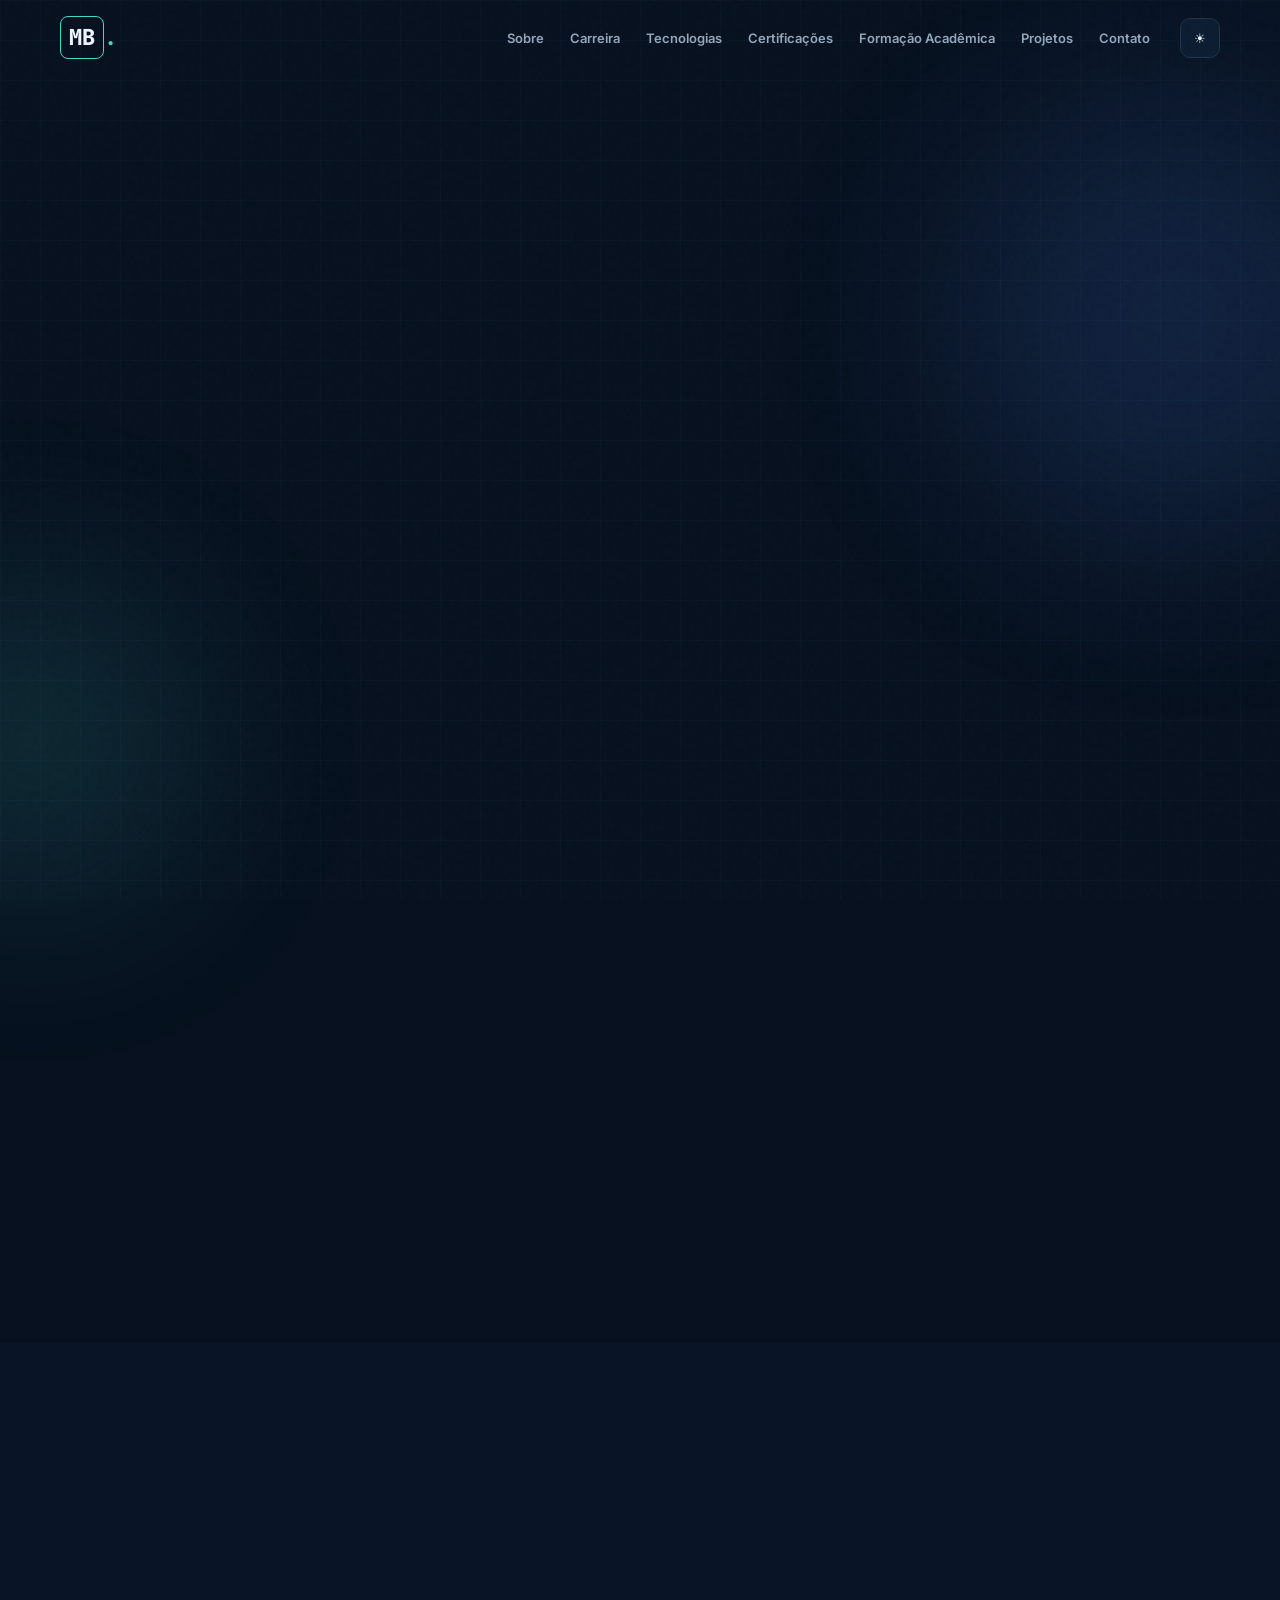
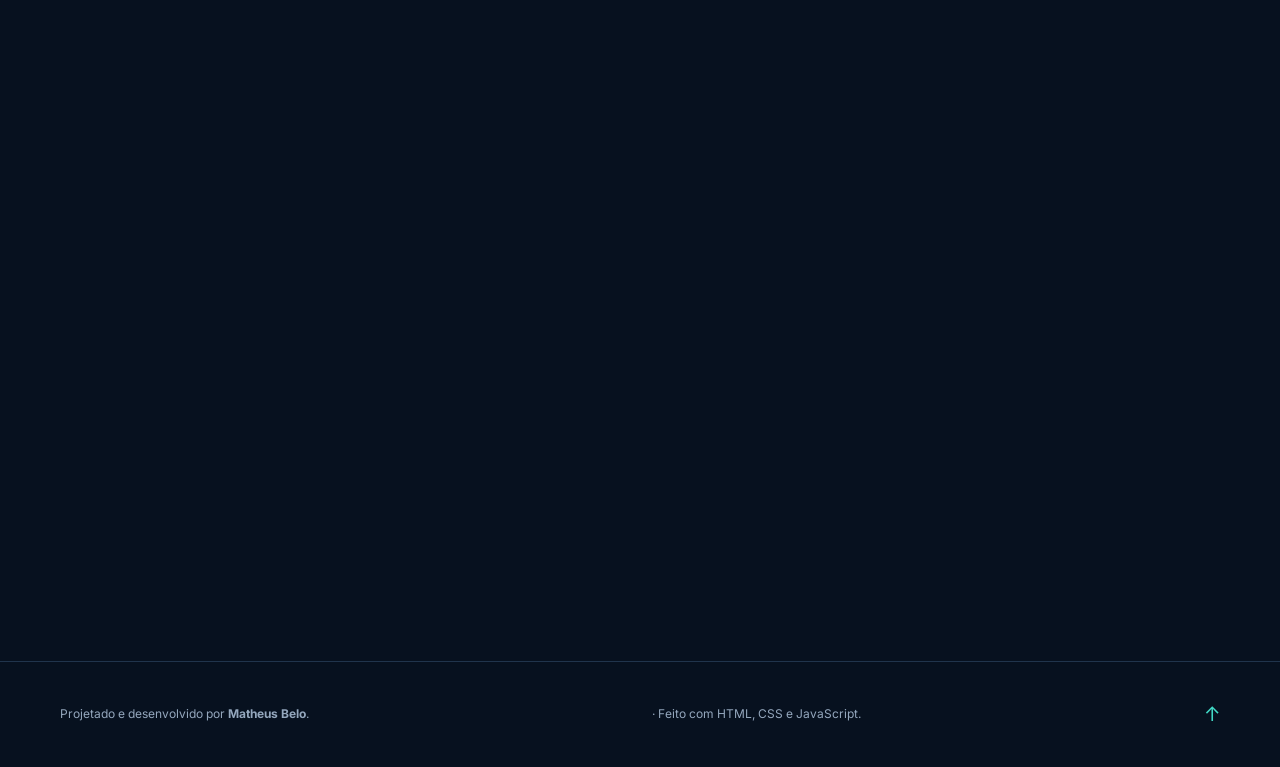
==== commit bd91e17a: "update" ====
--- a/index.html
+++ b/index.html
@@ -117,4 +117,4 @@
 
   <footer><div class="container footer-content"><p>Projetado e desenvolvido por <strong>Matheus Belo</strong>.</p><p><span id="current-year"></span> · Feito com HTML, CSS e JavaScript.</p><a href="#topo" aria-label="Voltar ao topo">↑</a></div></footer>
 </body>
-</html>
+</html>
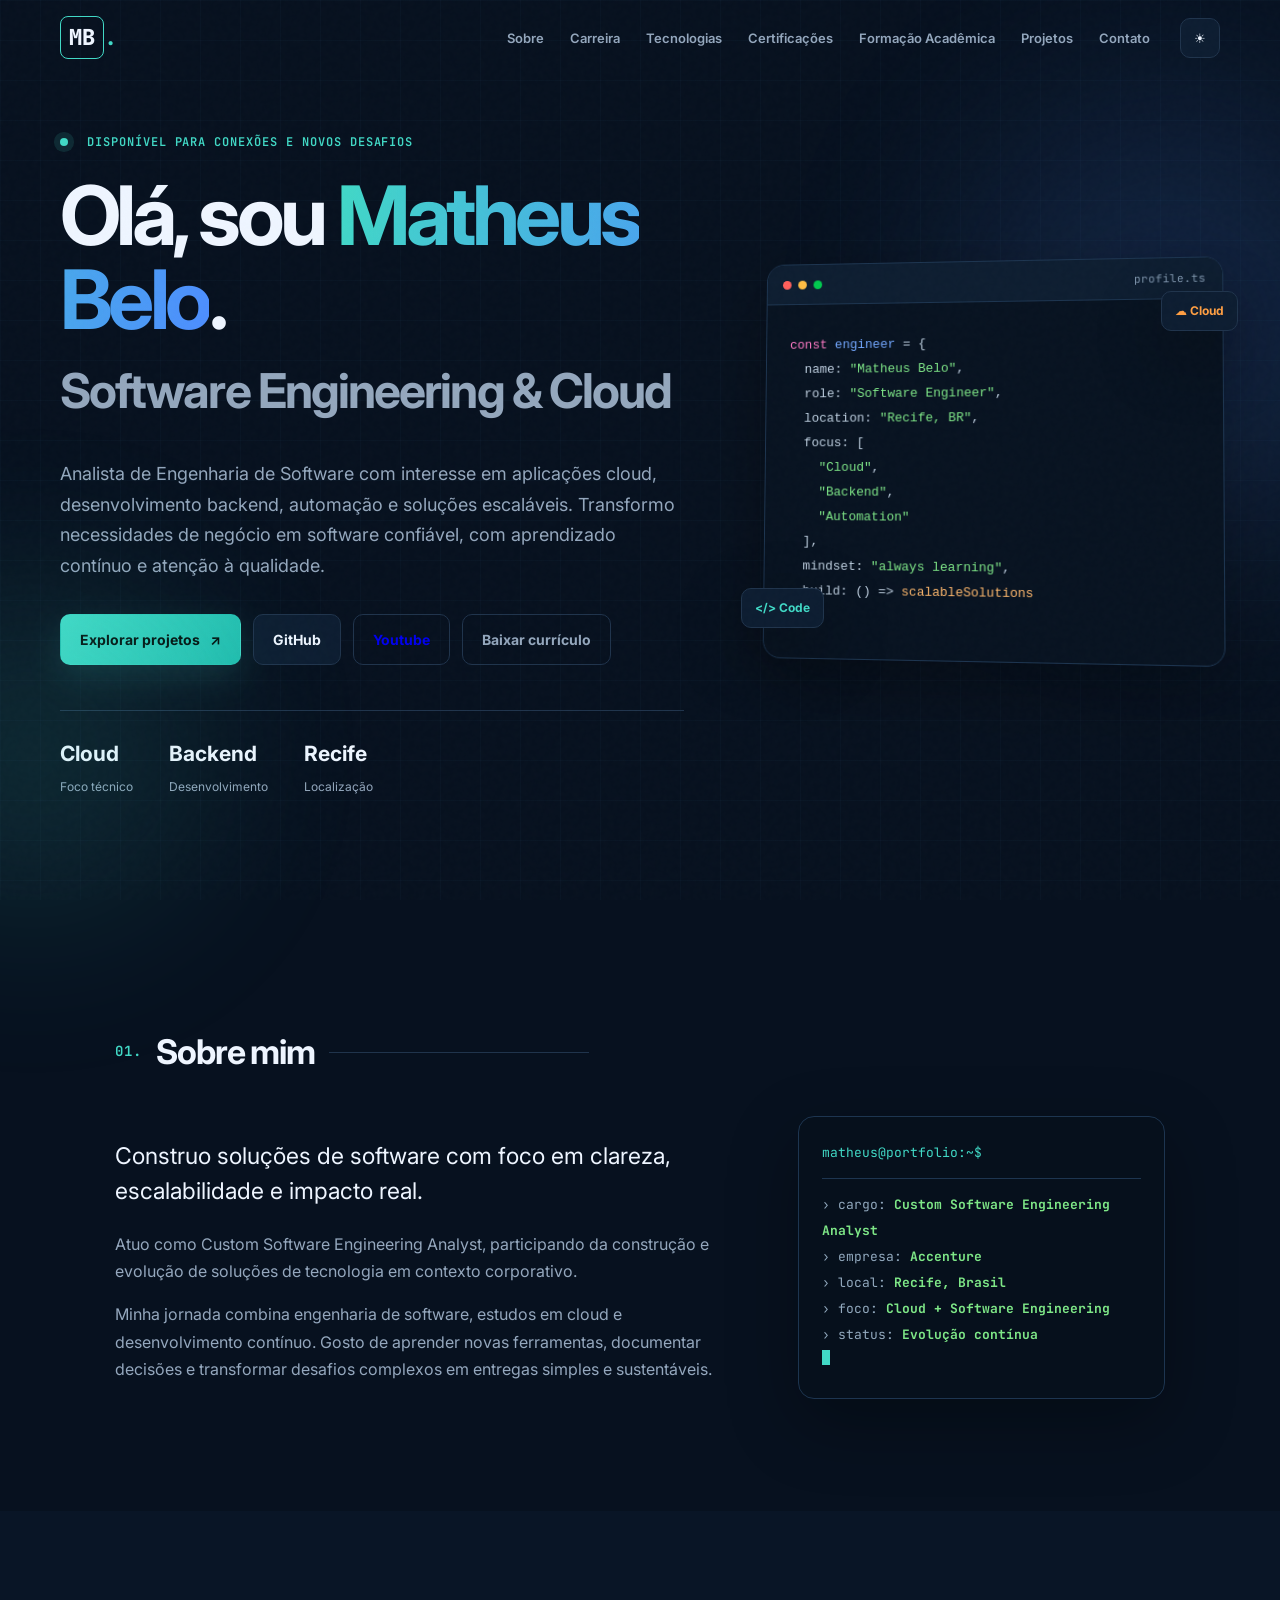
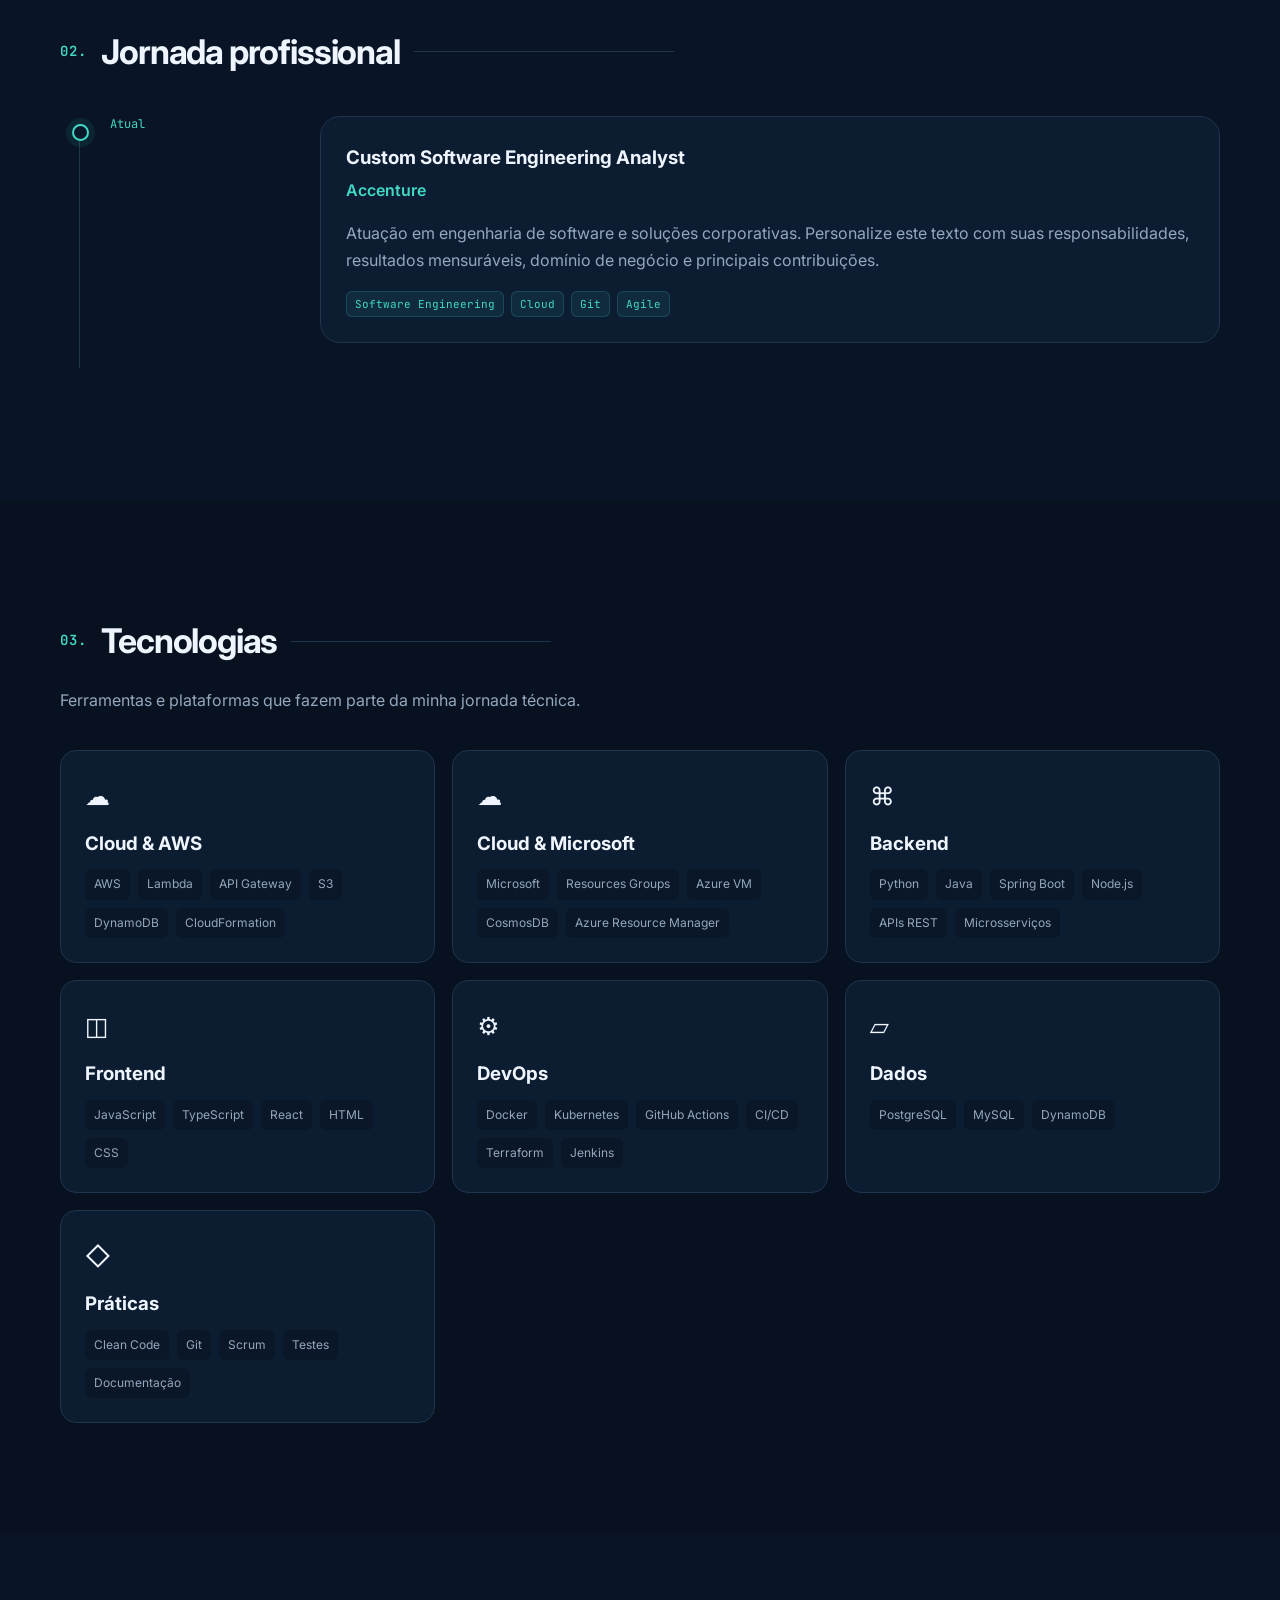
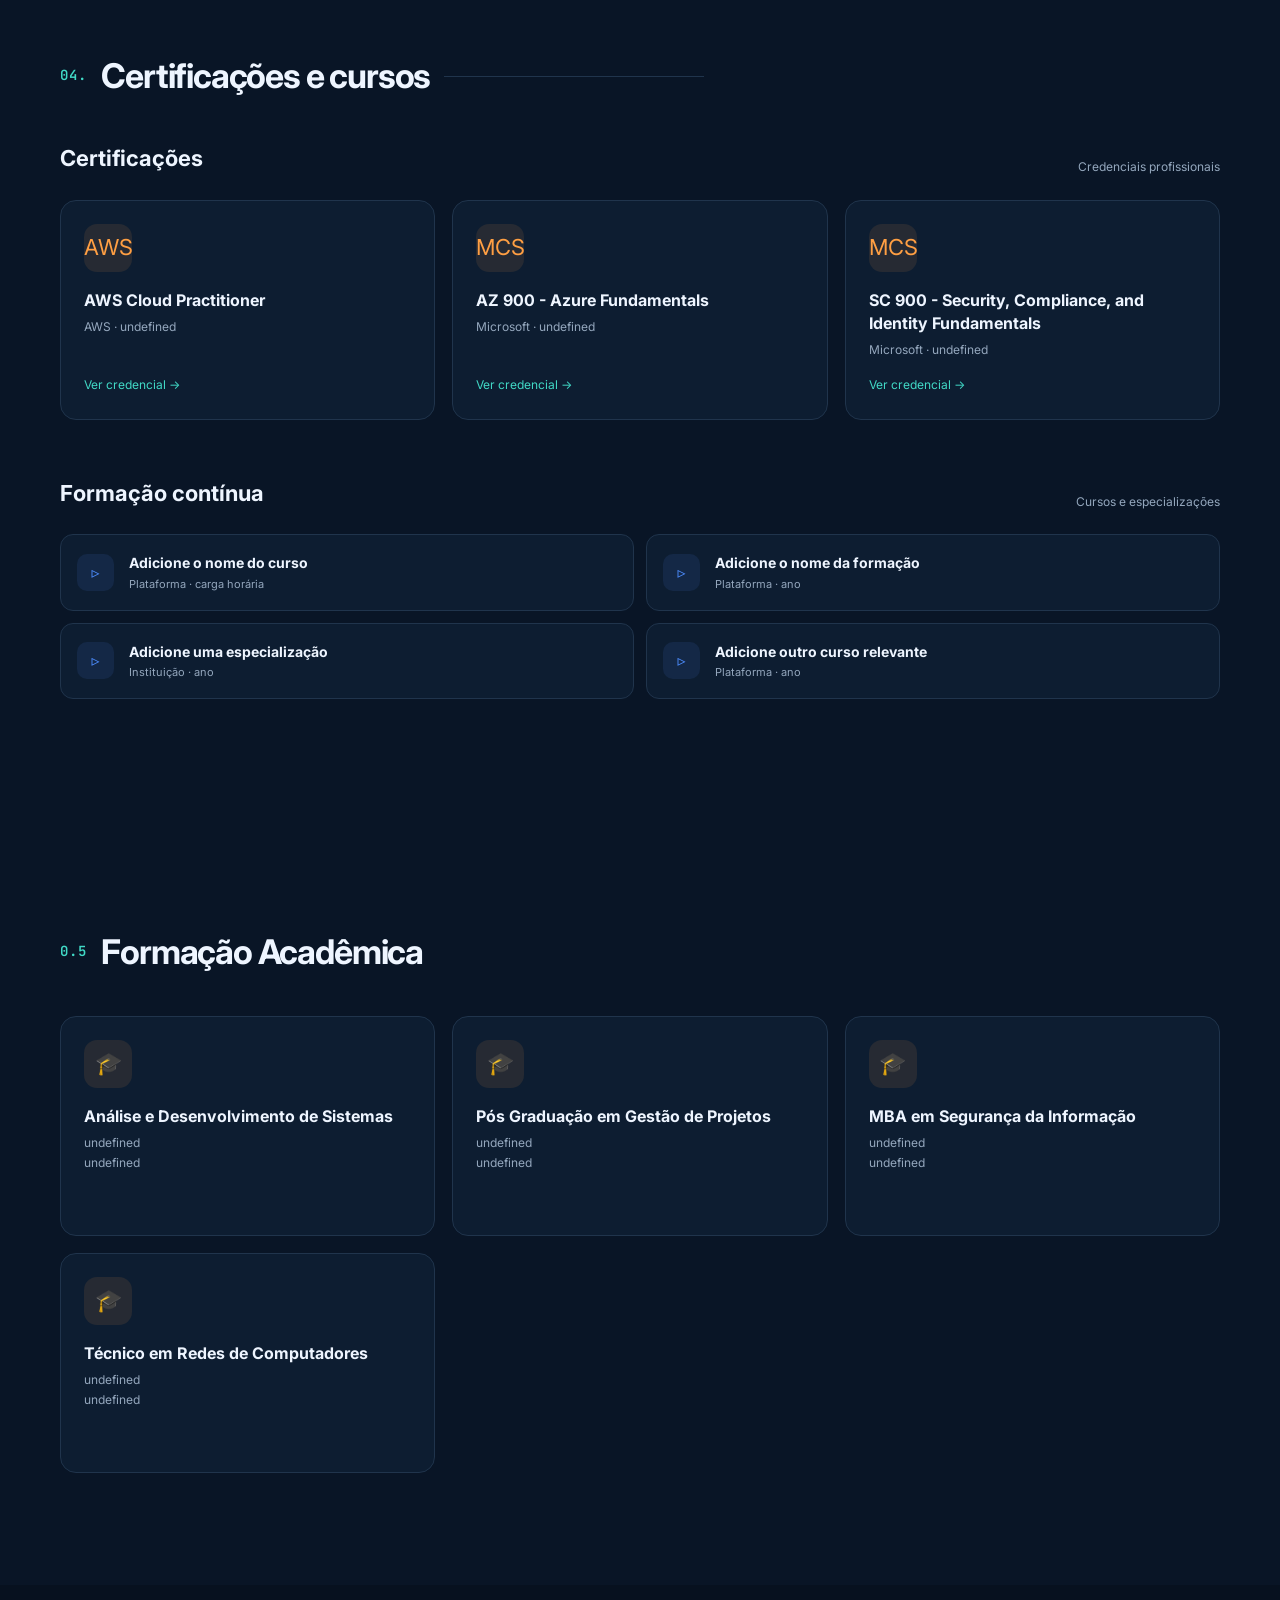
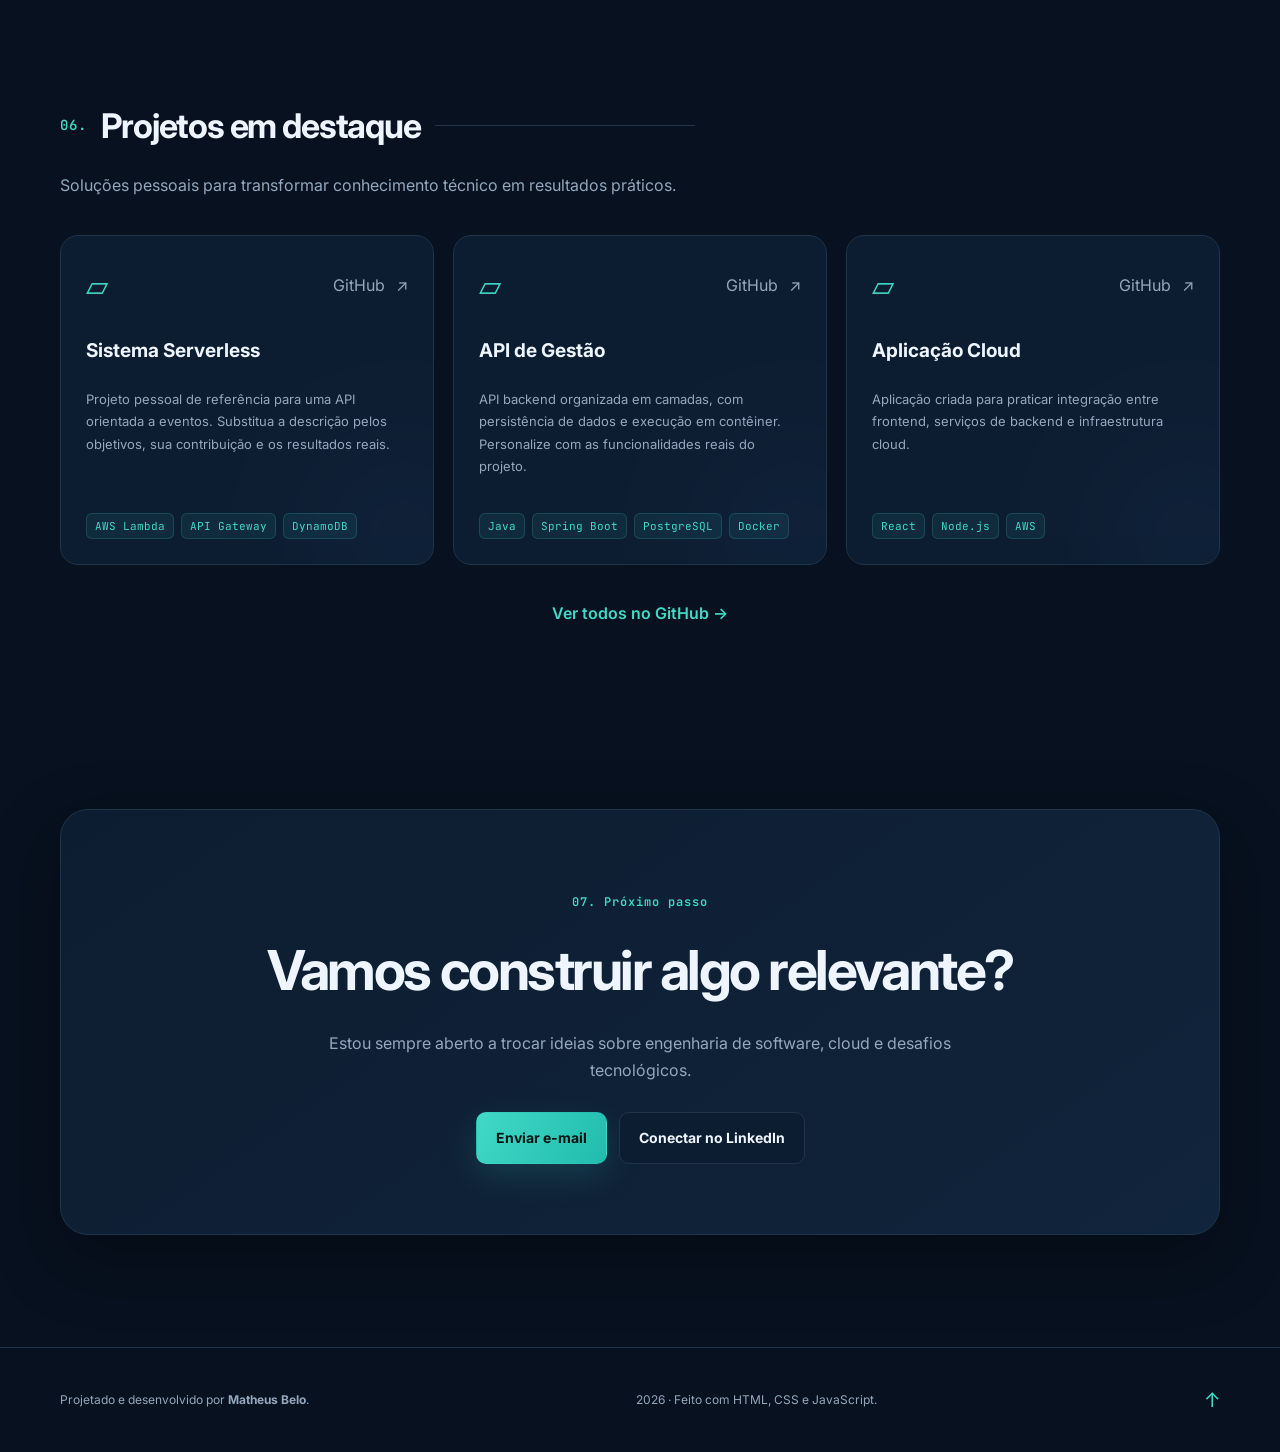
==== commit 3e547ff0: "inserção de botão pro youtube" ====
--- a/index.html
+++ b/index.html
@@ -44,6 +44,7 @@
           <div class="hero-actions">
             <a class="button primary" href="#projetos">Explorar projetos <span>↗</span></a>
             <a class="button secondary" id="github-button" href="#" target="_blank" rel="noreferrer">GitHub</a>
+            <a class="button" id="youtube-button" href="#" target="_blanck" rel="noreferrer">Youtube</a>
             <a class="button ghost" id="cv-button" href="curriculo.pdf" download>Baixar currículo</a>
           </div>
           <div class="quick-stats" id="quick-stats"></div>
@@ -107,14 +108,14 @@
 
 
     <section class="section" id="projetos">
-      <div class="container reveal"><div class="section-heading"><p class="section-number">05.</p><h2>Projetos em destaque</h2><div></div></div><p class="section-intro">Soluções pessoais para transformar conhecimento técnico em resultados práticos.</p><div class="projects-grid" id="project-list"></div><div class="center"><a class="text-link" id="all-projects" href="#" target="_blank" rel="noreferrer">Ver todos no GitHub →</a></div></div>
+      <div class="container reveal"><div class="section-heading"><p class="section-number">06.</p><h2>Projetos em destaque</h2><div></div></div><p class="section-intro">Soluções pessoais para transformar conhecimento técnico em resultados práticos.</p><div class="projects-grid" id="project-list"></div><div class="center"><a class="text-link" id="all-projects" href="#" target="_blank" rel="noreferrer">Ver todos no GitHub →</a></div></div>
     </section>
 
     <section class="section contact-section" id="contato">
-      <div class="container contact-card reveal"><p class="section-number">06. Próximo passo</p><h2>Vamos construir algo relevante?</h2><p>Estou sempre aberto a trocar ideias sobre engenharia de software, cloud e desafios tecnológicos.</p><div class="contact-actions"><a class="button primary" id="email-link" href="#">Enviar e-mail</a><a class="button secondary" id="linkedin-link" href="#" target="_blank" rel="noreferrer">Conectar no LinkedIn</a></div></div>
+      <div class="container contact-card reveal"><p class="section-number">07. Próximo passo</p><h2>Vamos construir algo relevante?</h2><p>Estou sempre aberto a trocar ideias sobre engenharia de software, cloud e desafios tecnológicos.</p><div class="contact-actions"><a class="button primary" id="email-link" href="#">Enviar e-mail</a><a class="button secondary" id="linkedin-link" href="#" target="_blank" rel="noreferrer">Conectar no LinkedIn</a></div></div>
     </section>
   </main>
 
   <footer><div class="container footer-content"><p>Projetado e desenvolvido por <strong>Matheus Belo</strong>.</p><p><span id="current-year"></span> · Feito com HTML, CSS e JavaScript.</p><a href="#topo" aria-label="Voltar ao topo">↑</a></div></footer>
 </body>
-</html>+</html>
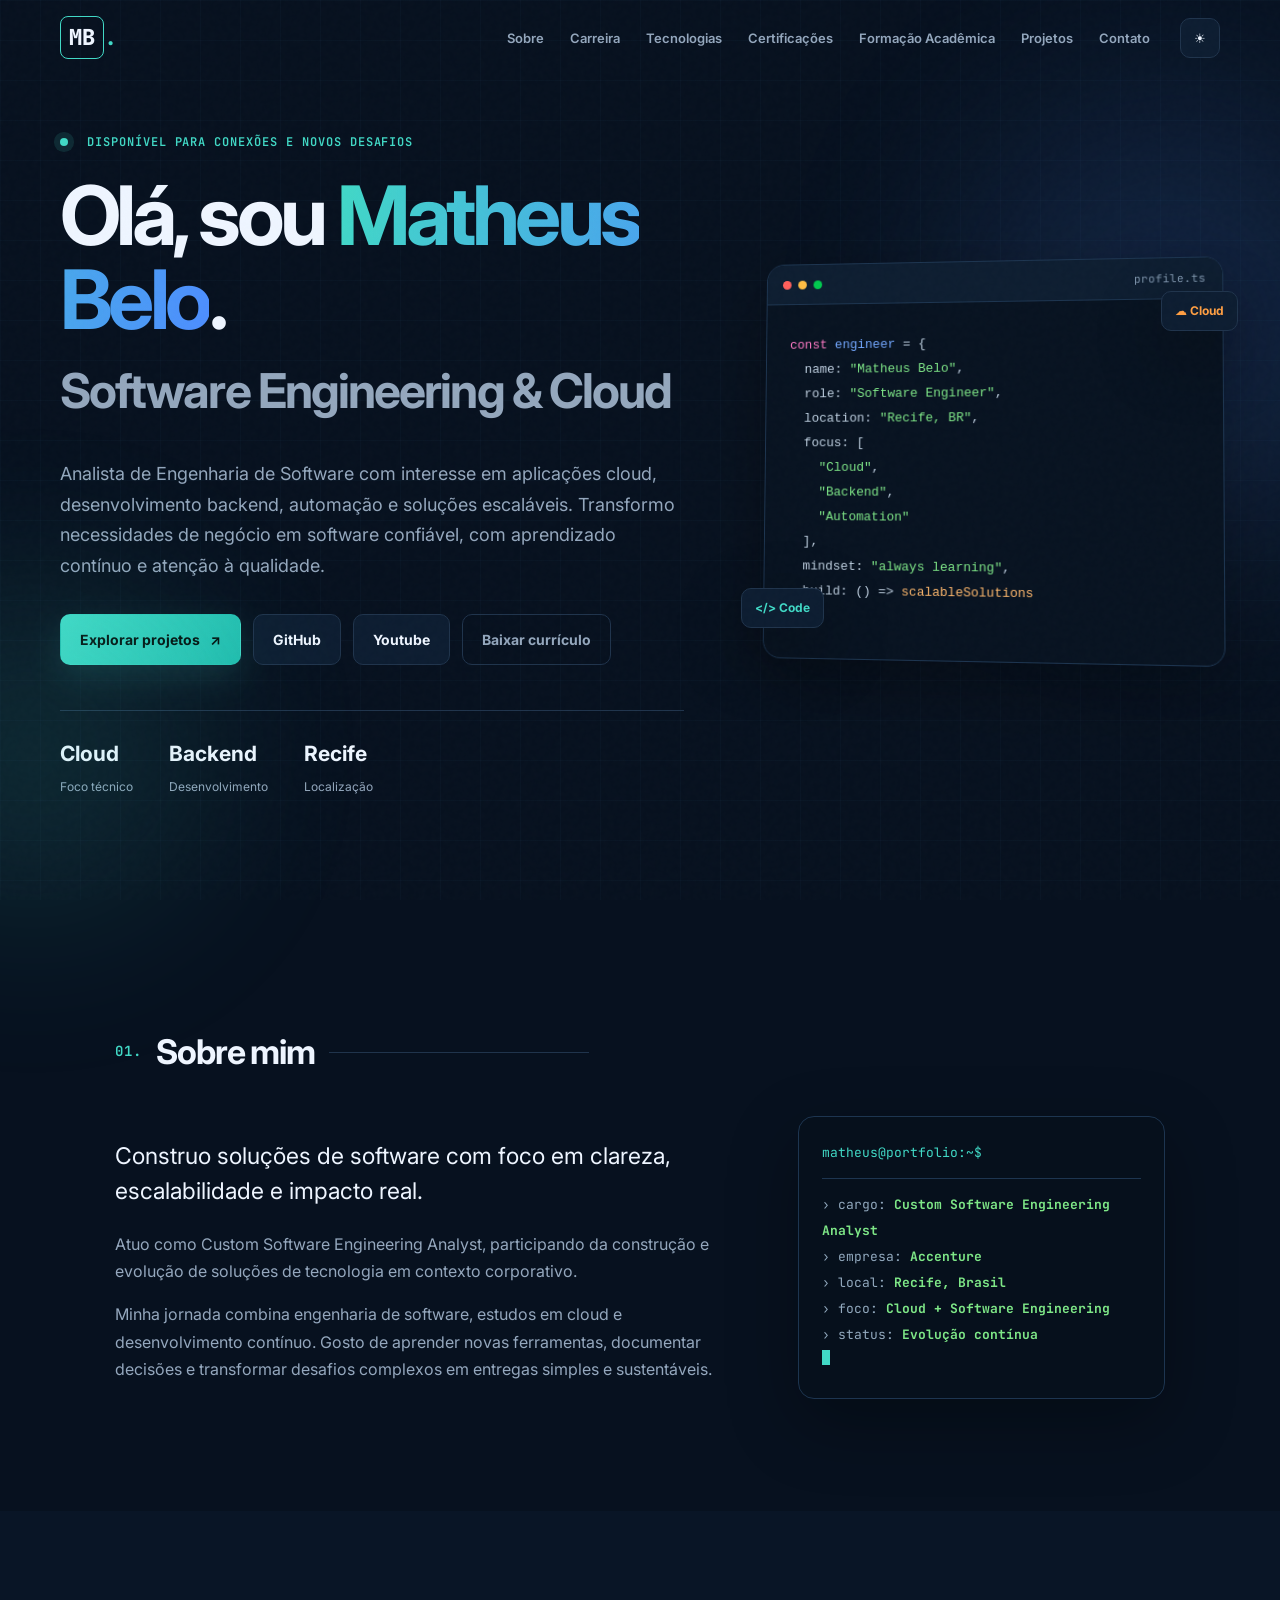
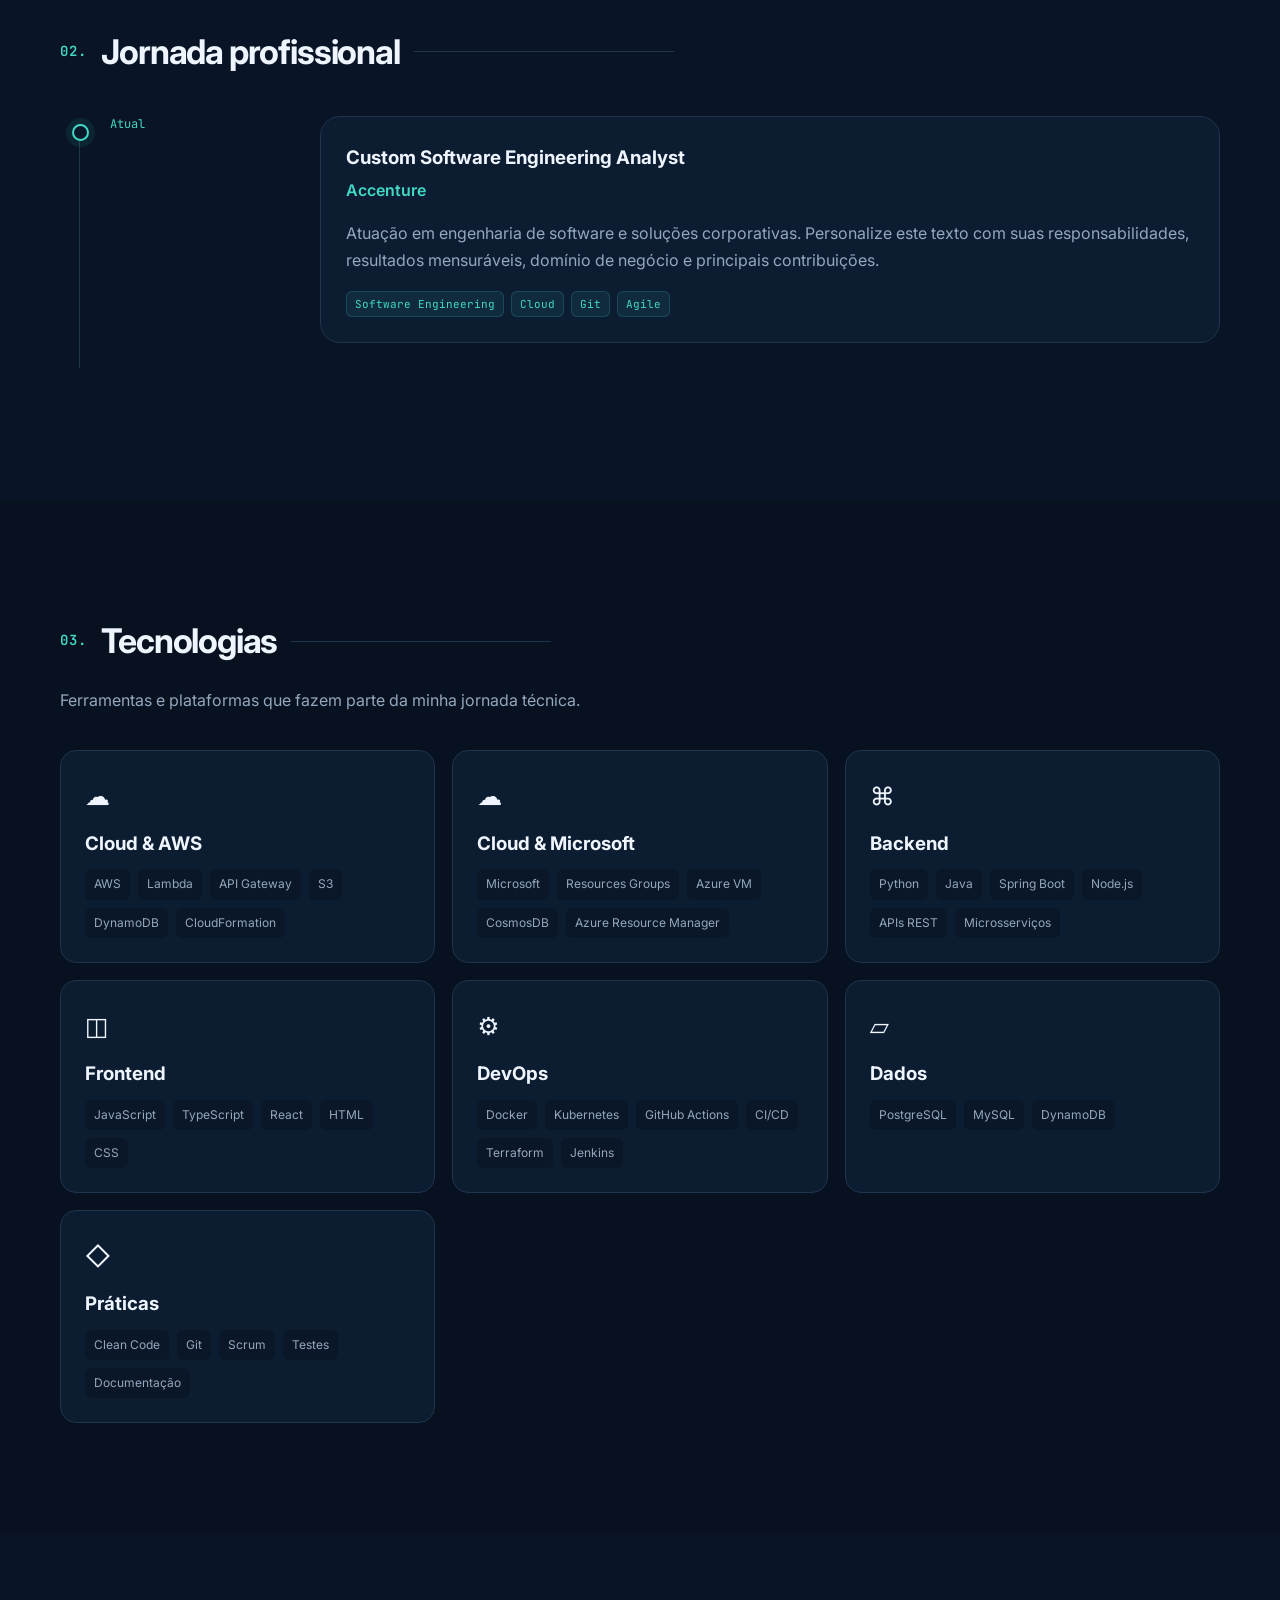
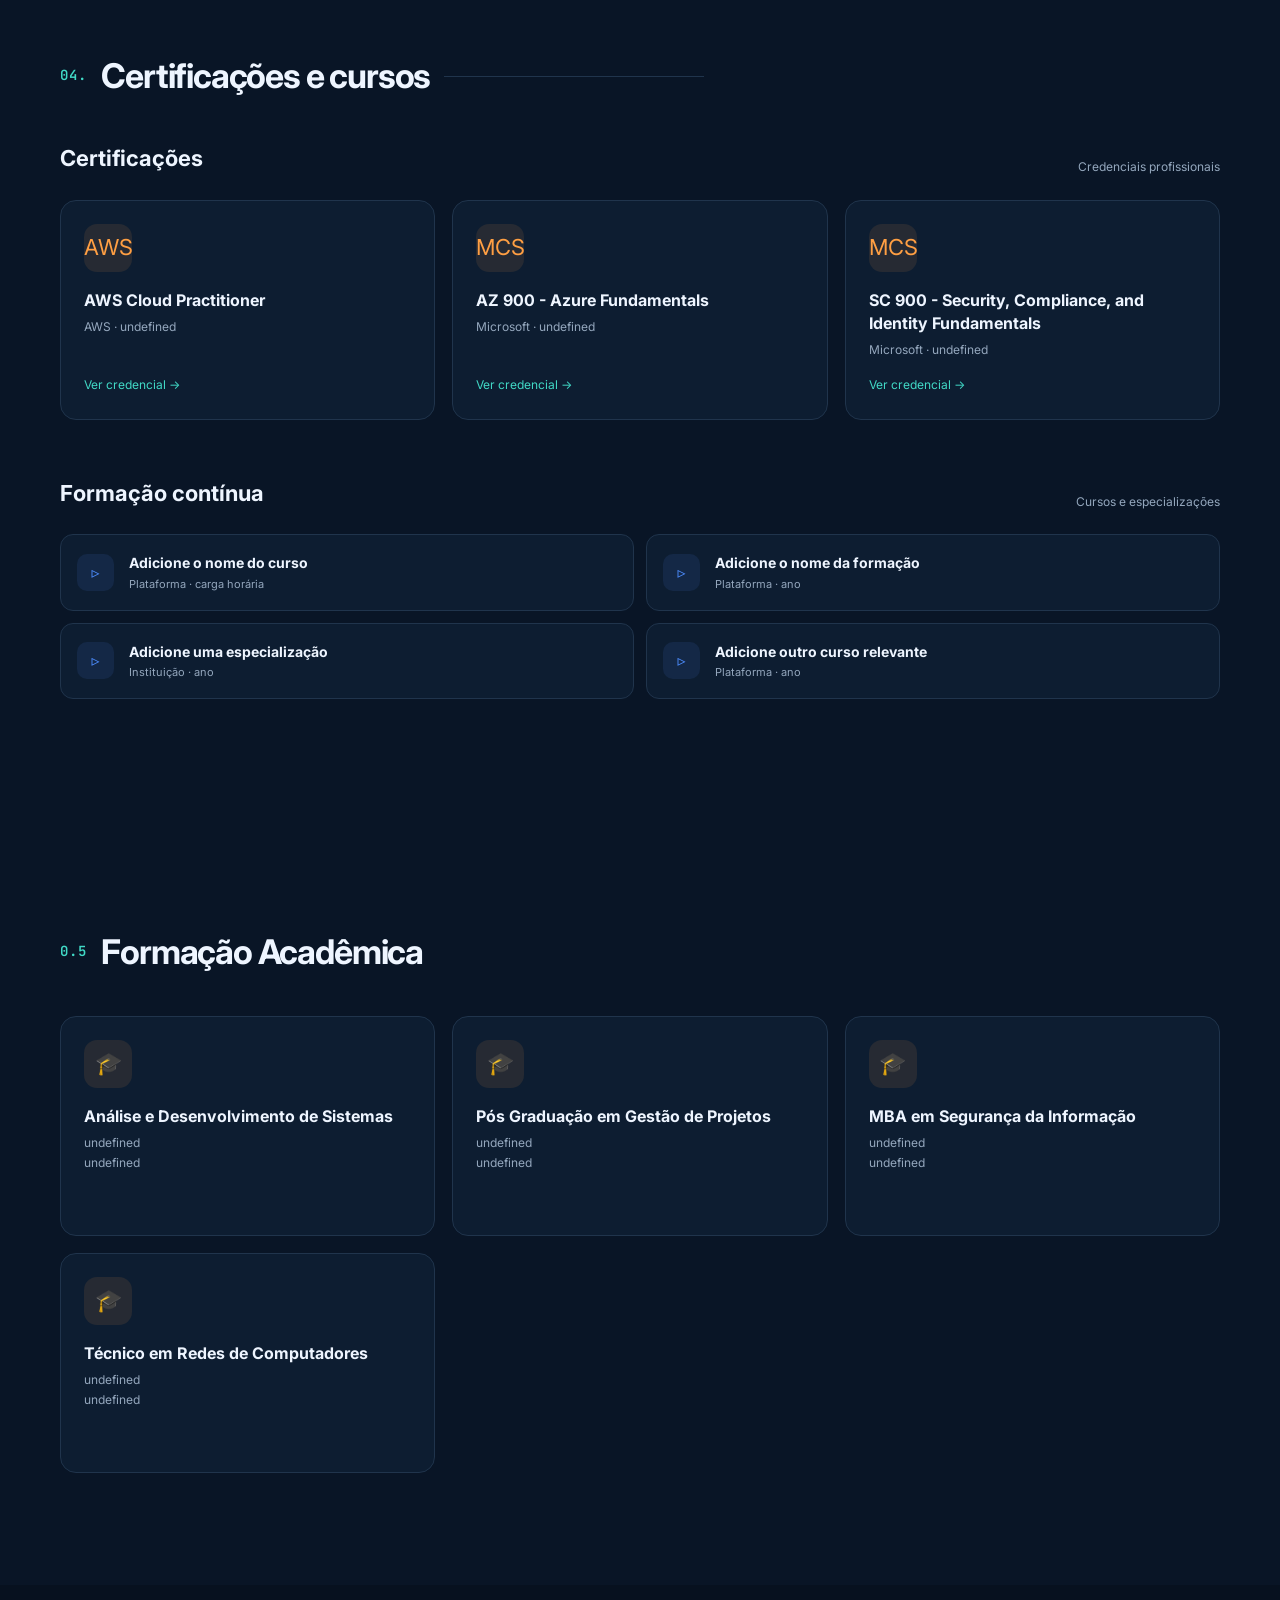
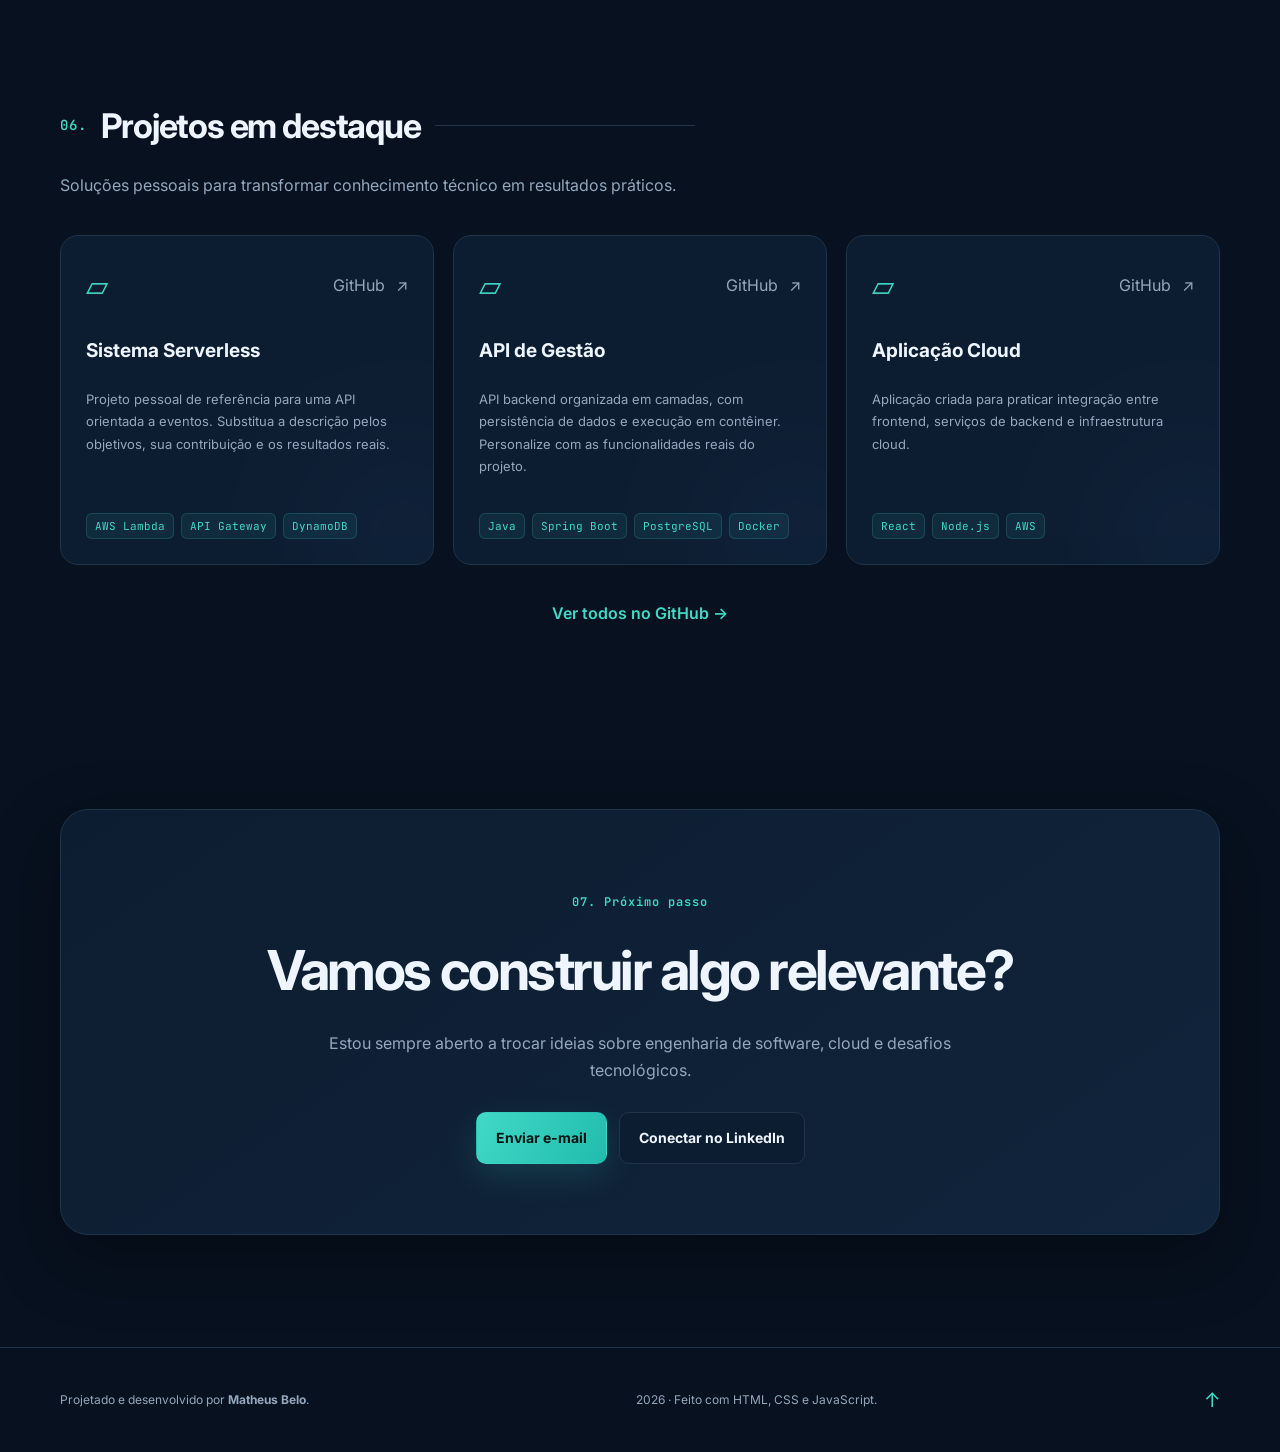
==== commit 4e16c65b: "update" ====
--- a/index.html
+++ b/index.html
@@ -44,7 +44,7 @@
           <div class="hero-actions">
             <a class="button primary" href="#projetos">Explorar projetos <span>↗</span></a>
             <a class="button secondary" id="github-button" href="#" target="_blank" rel="noreferrer">GitHub</a>
-            <a class="button" id="youtube-button" href="#" target="_blanck" rel="noreferrer">Youtube</a>
+            <a class="button secondary" id="youtube-button" href="#" target="_blanck" rel="noreferrer">Youtube</a>
             <a class="button ghost" id="cv-button" href="curriculo.pdf" download>Baixar currículo</a>
           </div>
           <div class="quick-stats" id="quick-stats"></div>
